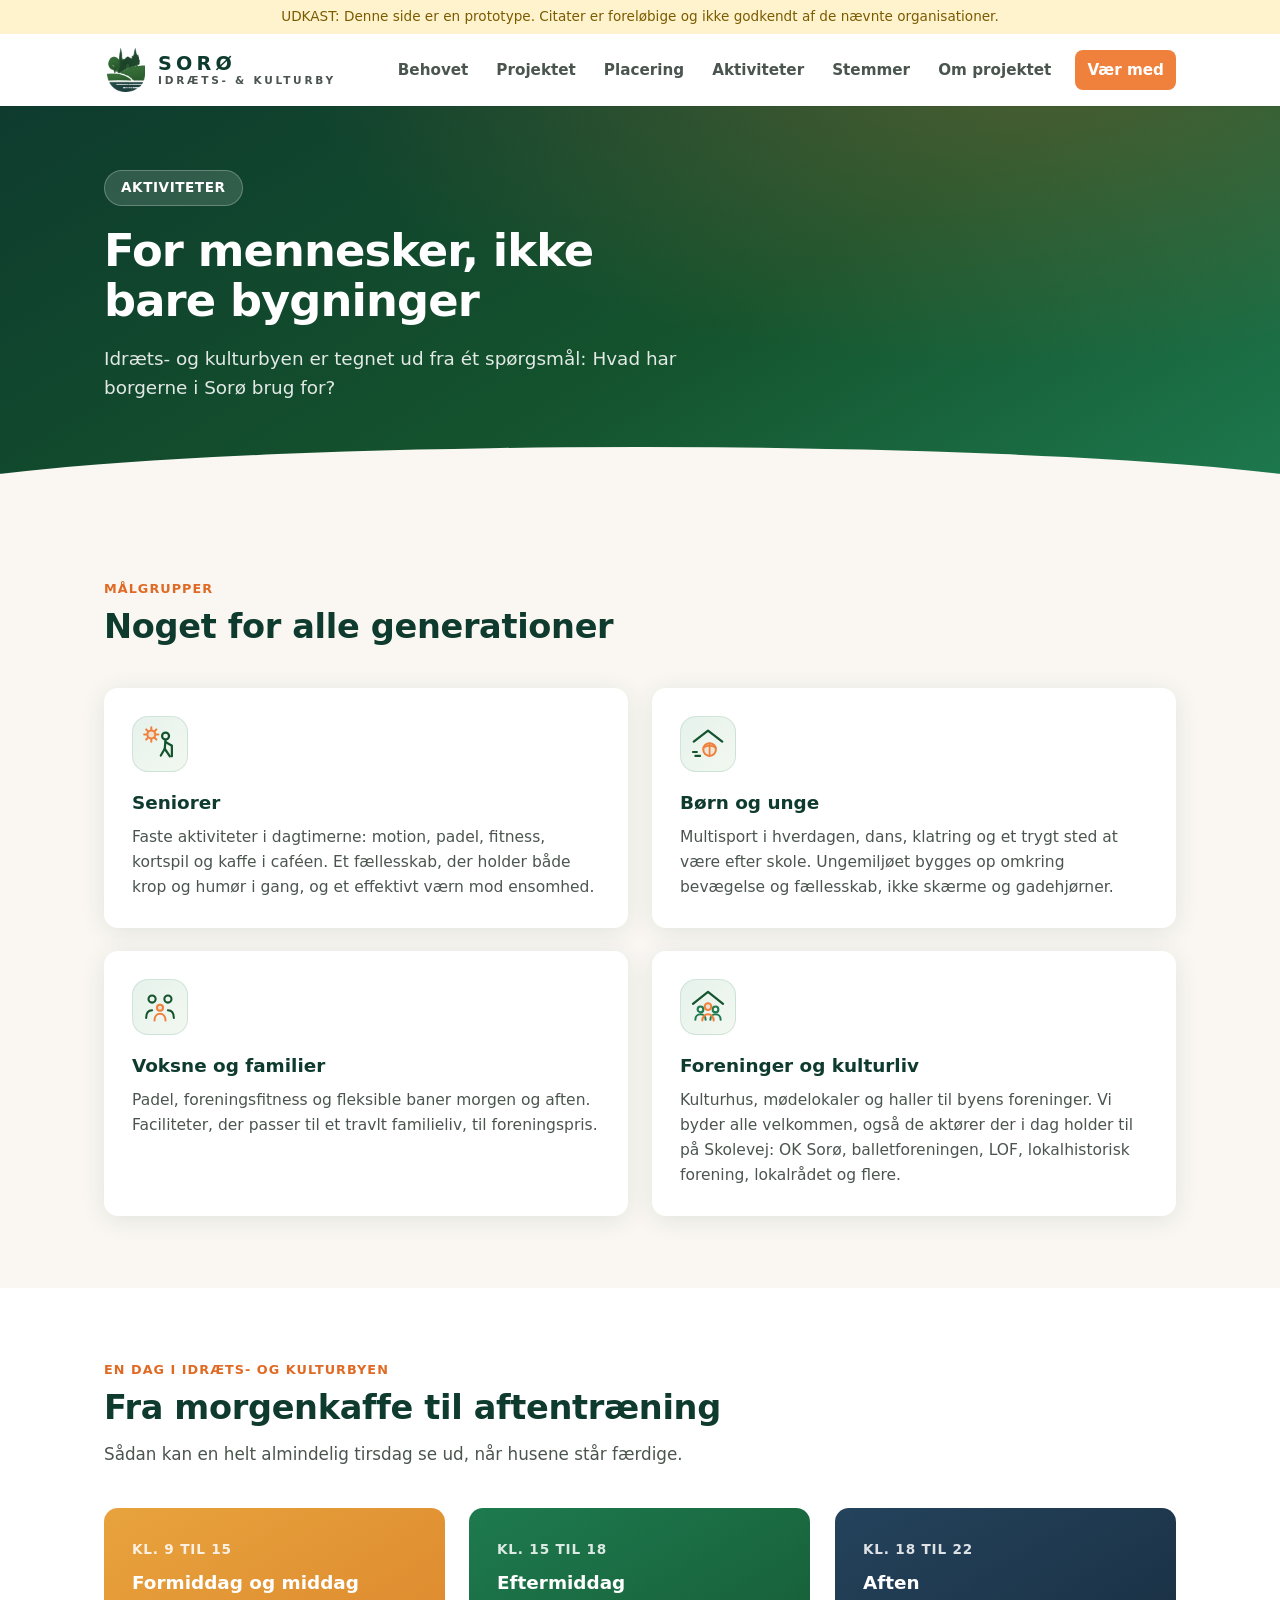
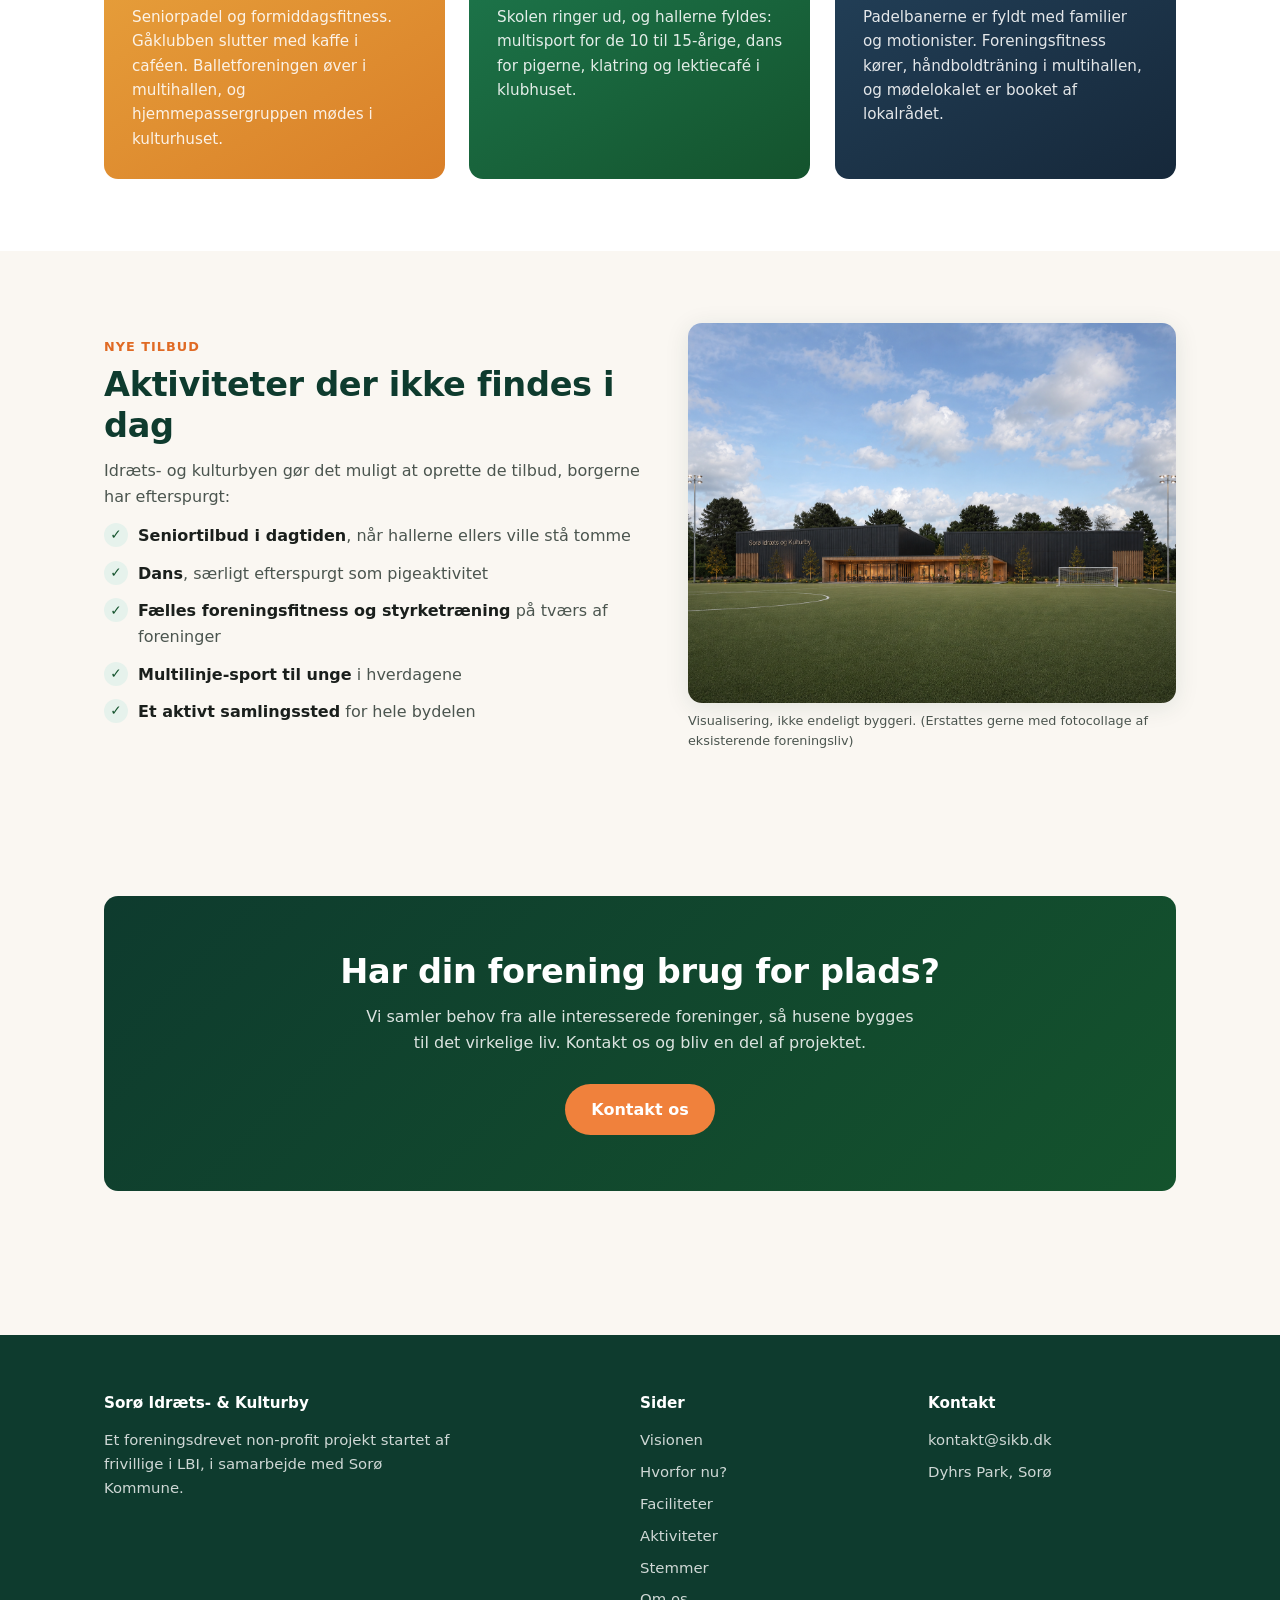
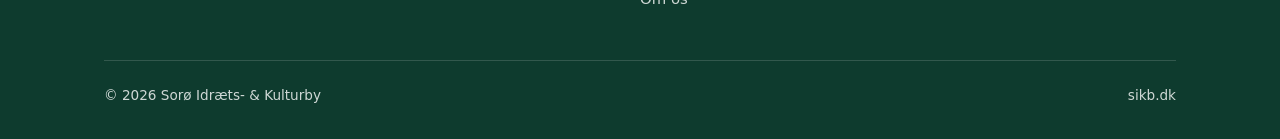
==== aktiviteter.html @ 96417312 "Initial commit: SIKB website (statisk HTML/CSS) Co-Authored-By: Claude Opus 4.8 <noreply@anthropic.c" ====
<!DOCTYPE html>
<html lang="da">
<head>
<meta charset="UTF-8">
<meta name="viewport" content="width=device-width, initial-scale=1.0">
<title>Aktiviteter | Sorø Idræts- & Kulturby</title>
<meta name="description" content="Aktiviteter for alle: seniorer i dagtimerne, børn og unge efter skole, familier og foreninger. Se hvad Sorø Idræts- & Kulturby kommer til at rumme.">
<link rel="stylesheet" href="css/styles.css">
</head>
<body>

<div class="draft-banner">UDKAST: Denne side er en prototype. Citater er foreløbige og ikke godkendt af de nævnte organisationer.</div>

<header class="site-header">
  <div class="container nav-wrap">
    <a href="index.html" class="logo"><img class="logo-img" src="img/logo-mark.png" alt="Sorø Idræts- &amp; Kulturby logo"><span class="logo-text"><span class="logo-line1">SORØ</span><span class="logo-line2">Idræts- &amp; Kulturby</span></span></a>
    <button class="nav-toggle" aria-label="Menu" onclick="document.querySelector('.main-nav').classList.toggle('open')">☰</button>
    <nav class="main-nav">
      <a href="index.html#behovet">Behovet</a>
      <a href="index.html#projektet">Projektet</a>
      <a href="index.html#placering">Placering</a>
      <a href="index.html#aktiviteter">Aktiviteter</a>
      <a href="index.html#stemmer">Stemmer</a>
      <a href="om-os.html">Om projektet</a>
      <a href="index.html#kontakt" class="cta">Vær med</a>
    </nav>
  </div>
</header>

<section class="hero hero-small">
  <div class="container">
    <span class="kicker">Aktiviteter</span>
    <h1>For mennesker, ikke bare bygninger</h1>
    <p class="lede">Idræts- og kulturbyen er tegnet ud fra ét spørgsmål: Hvad har borgerne i Sorø brug for?</p>
  </div>
</section>

<section class="section">
  <div class="container">
    <div class="section-head">
      <span class="kicker-dark">Målgrupper</span>
      <h2>Noget for alle generationer</h2>
    </div>
    <div class="grid grid-2">
      <div class="card">
        <div class="icon icon-svg" aria-hidden="true"><svg viewBox="0 0 48 48" fill="none" stroke-linecap="round" stroke-linejoin="round"><g stroke="#f0813c" stroke-width="2.6"><circle cx="13" cy="12" r="5" fill="#f0813c" fill-opacity="0.15"/><path d="M13 3v2.6M13 18.4V21M4 12h2.6M19.4 12H22M6.6 5.6l1.9 1.9M17.5 16.5l1.9 1.9M19.4 5.6l-1.9 1.9M8.5 16.5l-1.9 1.9"/></g><g stroke="#14532d" stroke-width="2.8"><circle cx="31" cy="14" r="4.4"/><path d="M31 18.5 30 30"/><path d="M30 30l6.5 9.5M30 30l-5 8.5"/><path d="M31 21.5l7 4"/><path d="M39 26v13.5"/></g></svg></div>
        <h3>Seniorer</h3>
        <p>Faste aktiviteter i dagtimerne: motion, padel, fitness, kortspil og kaffe i caféen. Et fællesskab, der holder både krop og humør i gang, og et effektivt værn mod ensomhed.</p>
      </div>
      <div class="card">
        <div class="icon icon-svg" aria-hidden="true"><svg viewBox="0 0 48 48" fill="none" stroke-linecap="round" stroke-linejoin="round"><path d="M6 21 24 7l18 14" stroke="#14532d" stroke-width="2.8"/><circle cx="26" cy="31" r="8" stroke="#f0813c" stroke-width="2.6" fill="#f0813c" fill-opacity="0.12"/><path d="M18.6 28.5c4.8-3.2 10-3.2 14.8 0M26 23v16" stroke="#f0813c" stroke-width="2.2"/><path d="M8 39h6M5 34h5" stroke="#14532d" stroke-width="2.6"/></svg></div>
        <h3>Børn og unge</h3>
        <p>Multisport i hverdagen, dans, klatring og et trygt sted at være efter skole. Ungemiljøet bygges op omkring bevægelse og fællesskab, ikke skærme og gadehjørner.</p>
      </div>
      <div class="card">
        <div class="icon icon-svg" aria-hidden="true"><svg viewBox="0 0 48 48" fill="none" stroke-linecap="round" stroke-linejoin="round"><g stroke="#14532d" stroke-width="2.6"><circle cx="14" cy="14" r="4.5"/><path d="M6.5 38c0-6.5 3.2-10 7.5-10"/><circle cx="34" cy="14" r="4.5"/><path d="M41.5 38c0-6.5-3.2-10-7.5-10"/></g><g stroke="#f0813c" stroke-width="2.6"><circle cx="24" cy="25" r="3.8" fill="#f0813c" fill-opacity="0.15"/><path d="M17 41c0-5.2 3-8.4 7-8.4s7 3.2 7 8.4"/></g></svg></div>
        <h3>Voksne og familier</h3>
        <p>Padel, foreningsfitness og fleksible baner morgen og aften. Faciliteter, der passer til et travlt familieliv, til foreningspris.</p>
      </div>
      <div class="card">
        <div class="icon icon-svg" aria-hidden="true"><svg viewBox="0 0 48 48" fill="none" stroke-linecap="round" stroke-linejoin="round"><path d="M5 20 24 5l19 15" stroke="#14532d" stroke-width="2.8"/><g stroke="#1e7a4f" stroke-width="2.6"><circle cx="14.5" cy="27" r="3.6"/><circle cx="33.5" cy="27" r="3.6"/><path d="M8 40c0-4 3-6.8 6.5-6.8S21 36 21 40M27 40c0-4 3-6.8 6.5-6.8S40 36 40 40"/></g><g stroke="#f0813c" stroke-width="2.6"><circle cx="24" cy="23.5" r="4.2" fill="#f0813c" fill-opacity="0.15"/><path d="M16.8 41c0-4.6 3.4-7.8 7.2-7.8s7.2 3.2 7.2 7.8"/></g></svg></div>
        <h3>Foreninger og kulturliv</h3>
        <p>Kulturhus, mødelokaler og haller til byens foreninger. Vi byder alle velkommen, også de aktører der i dag holder til på Skolevej: OK Sorø, balletforeningen, LOF, lokalhistorisk forening, lokalrådet og flere.</p>
      </div>
    </div>
  </div>
</section>

<section class="section alt">
  <div class="container">
    <div class="section-head">
      <span class="kicker-dark">En dag i idræts- og kulturbyen</span>
      <h2>Fra morgenkaffe til aftentræning</h2>
      <p>Sådan kan en helt almindelig tirsdag se ud, når husene står færdige.</p>
    </div>
    <div class="day-strip">
      <div class="day-block morning">
        <span class="time">Kl. 9 til 15</span>
        <h3>Formiddag og middag</h3>
        <p>Seniorpadel og formiddagsfitness. Gåklubben slutter med kaffe i caféen. Balletforeningen øver i multihallen, og hjemmepassergruppen mødes i kulturhuset.</p>
      </div>
      <div class="day-block afternoon">
        <span class="time">Kl. 15 til 18</span>
        <h3>Eftermiddag</h3>
        <p>Skolen ringer ud, og hallerne fyldes: multisport for de 10 til 15-årige, dans for pigerne, klatring og lektiecafé i klubhuset.</p>
      </div>
      <div class="day-block evening">
        <span class="time">Kl. 18 til 22</span>
        <h3>Aften</h3>
        <p>Padelbanerne er fyldt med familier og motionister. Foreningsfitness kører, håndboldträning i multihallen, og mødelokalet er booket af lokalrådet.</p>
      </div>
    </div>
  </div>
</section>

<section class="section">
  <div class="container">
    <div class="split">
      <div class="prose">
        <span class="kicker-dark">Nye tilbud</span>
        <h2>Aktiviteter der ikke findes i dag</h2>
        <p>Idræts- og kulturbyen gør det muligt at oprette de tilbud, borgerne har efterspurgt:</p>
        <ul class="checklist">
          <li><strong>Seniortilbud i dagtiden</strong>, når hallerne ellers ville stå tomme</li>
          <li><strong>Dans</strong>, særligt efterspurgt som pigeaktivitet</li>
          <li><strong>Fælles foreningsfitness og styrketræning</strong> på tværs af foreninger</li>
          <li><strong>Multilinje-sport til unge</strong> i hverdagene</li>
          <li><strong>Et aktivt samlingssted</strong> for hele bydelen</li>
        </ul>
      </div>
      <figure class="viz">
        <img class="photo tall" src="img/sikb_07.png" alt="Visualisering af Sorø Idræts- og Kulturby i dagslys set over fodboldbanen">
        <figcaption>Visualisering, ikke endeligt byggeri. (Erstattes gerne med fotocollage af eksisterende foreningsliv)</figcaption>
      </figure>
    </div>
  </div>
</section>

<section class="section">
  <div class="container">
    <div class="cta-band">
      <h2>Har din forening brug for plads?</h2>
      <p>Vi samler behov fra alle interesserede foreninger, så husene bygges til det virkelige liv. Kontakt os og bliv en del af projektet.</p>
      <a href="om-os.html#bidrag" class="btn btn-primary">Kontakt os</a>
    </div>
  </div>
</section>

<footer class="site-footer">
  <div class="container">
    <div class="footer-grid">
      <div>
        <h4>Sorø Idræts- &amp; Kulturby</h4>
        <p style="font-size:0.93rem; max-width:38ch;">Et foreningsdrevet non-profit projekt startet af frivillige i LBI, i samarbejde med Sorø Kommune.</p>
      </div>
      <div>
        <h4>Sider</h4>
        <ul>
          <li><a href="vision.html">Visionen</a></li>
          <li><a href="udfordringen.html">Hvorfor nu?</a></li>
          <li><a href="faciliteter.html">Faciliteter</a></li>
          <li><a href="aktiviteter.html">Aktiviteter</a></li>
          <li><a href="stemmer.html">Stemmer</a></li>
          <li><a href="om-os.html">Om os</a></li>
        </ul>
      </div>
      <div>
        <h4>Kontakt</h4>
        <ul>
          <li><a href="mailto:kontakt@sikb.dk">kontakt@sikb.dk</a></li>
          <li>Dyhrs Park, Sorø</li>
        </ul>
      </div>
    </div>
    <div class="footer-bottom">
      <span>© 2026 Sorø Idræts- &amp; Kulturby</span>
      <span>sikb.dk</span>
    </div>
  </div>
</footer>

<script src="js/main.js" defer></script>
</body>
</html>
---- css/styles.css ----
/* ============================================
   Sorø Idræts- & Kulturby — sikb.dk
   Fælles stylesheet
   ============================================ */

:root {
  --green-900: #0e3b2e;
  --green-700: #14532d;
  --green-500: #1e7a4f;
  --green-100: #e6f2ec;
  --orange-500: #f0813c;
  --orange-600: #e06a24;
  --sand-50: #faf7f2;
  --ink-900: #1a1f1c;
  --ink-600: #4b554f;
  --white: #ffffff;
  --radius: 14px;
  --shadow: 0 4px 24px rgba(14, 59, 46, 0.10);
  --maxw: 1120px;
}

* { margin: 0; padding: 0; box-sizing: border-box; }

html { scroll-behavior: smooth; }

body {
  font-family: "Segoe UI", system-ui, -apple-system, "Helvetica Neue", Arial, sans-serif;
  color: var(--ink-900);
  background: var(--sand-50);
  line-height: 1.6;
}

img { max-width: 100%; display: block; }

.container {
  max-width: var(--maxw);
  margin: 0 auto;
  padding: 0 24px;
}

/* ---------- Udkast-banner (fjernes før lancering) ---------- */
.draft-banner {
  background: #fff3cd;
  color: #7a5b00;
  text-align: center;
  font-size: 0.85rem;
  padding: 6px 16px;
}

/* ---------- Header / navigation ---------- */
.site-header {
  background: var(--white);
  position: sticky;
  top: 0;
  z-index: 100;
  box-shadow: 0 1px 0 rgba(0,0,0,0.06);
}

.nav-wrap {
  display: flex;
  align-items: center;
  justify-content: space-between;
  height: 72px;
}

.logo {
  display: flex;
  align-items: center;
  gap: 10px;
  text-decoration: none;
  color: var(--green-900);
  font-weight: 800;
  font-size: 1.05rem;
  letter-spacing: -0.01em;
}

.logo-img {
  width: 44px;
  height: 44px;
  object-fit: contain;
}

.logo-text {
  display: flex;
  flex-direction: column;
  line-height: 1.1;
}

.logo-line1 {
  font-size: 1.2rem;
  font-weight: 800;
  letter-spacing: 0.22em;
  color: var(--green-900);
}

.logo-line2 {
  font-size: 0.66rem;
  font-weight: 700;
  letter-spacing: 0.26em;
  text-transform: uppercase;
  color: var(--ink-600);
}

.logo-mark {
  width: 38px;
  height: 38px;
  border-radius: 10px;
  background: linear-gradient(135deg, var(--green-500), var(--green-900));
  color: #fff;
  display: grid;
  place-items: center;
  font-size: 0.8rem;
  font-weight: 800;
}

.main-nav { display: flex; gap: 4px; align-items: center; }

.main-nav a {
  text-decoration: none;
  color: var(--ink-600);
  font-size: 0.95rem;
  font-weight: 600;
  padding: 8px 12px;
  border-radius: 8px;
  transition: color .15s, background .15s;
}

.main-nav a:hover { color: var(--green-700); background: var(--green-100); }
.main-nav a.active { color: var(--green-700); background: var(--green-100); }

.main-nav a.cta {
  background: var(--orange-500);
  color: #fff;
  margin-left: 8px;
}
.main-nav a.cta:hover { background: var(--orange-600); }

.nav-toggle { display: none; background: none; border: none; font-size: 1.6rem; color: var(--green-900); cursor: pointer; }

@media (max-width: 860px) {
  .nav-toggle { display: block; }
  .main-nav {
    display: none;
    position: absolute;
    top: 72px; left: 0; right: 0;
    background: var(--white);
    flex-direction: column;
    align-items: stretch;
    padding: 12px 24px 20px;
    box-shadow: var(--shadow);
  }
  .main-nav.open { display: flex; }
  .main-nav a { padding: 12px; }
}

/* ---------- Hero ---------- */
.hero {
  background:
    radial-gradient(1200px 500px at 80% -10%, rgba(240,129,60,0.25), transparent 60%),
    linear-gradient(150deg, var(--green-900) 0%, var(--green-700) 55%, var(--green-500) 100%);
  color: #fff;
  padding: 88px 0 96px;
  position: relative;
  overflow: hidden;
}

.hero::after {
  content: "";
  position: absolute;
  inset: auto -10% -60px -10%;
  height: 120px;
  background: var(--sand-50);
  border-radius: 100% 100% 0 0;
}

.hero .container { position: relative; z-index: 1; }

.hero .kicker {
  display: inline-block;
  background: rgba(255,255,255,0.14);
  border: 1px solid rgba(255,255,255,0.25);
  border-radius: 999px;
  padding: 6px 16px;
  font-size: 0.85rem;
  font-weight: 600;
  letter-spacing: 0.04em;
  text-transform: uppercase;
  margin-bottom: 20px;
}

.hero h1 {
  font-size: clamp(2.1rem, 5vw, 3.4rem);
  line-height: 1.12;
  letter-spacing: -0.02em;
  max-width: 18ch;
  margin-bottom: 18px;
}

.hero p.lede {
  font-size: 1.15rem;
  max-width: 56ch;
  color: rgba(255,255,255,0.88);
  margin-bottom: 32px;
}

.hero-small { padding: 64px 0 72px; }
.hero-small h1 { font-size: clamp(1.9rem, 4vw, 2.8rem); }

.btn-row { display: flex; gap: 12px; flex-wrap: wrap; }

.btn {
  display: inline-block;
  text-decoration: none;
  font-weight: 700;
  padding: 13px 26px;
  border-radius: 999px;
  font-size: 1rem;
  transition: transform .12s, background .15s;
}
.btn:hover { transform: translateY(-1px); }

.btn-primary { background: var(--orange-500); color: #fff; }
.btn-primary:hover { background: var(--orange-600); }

.btn-ghost { background: rgba(255,255,255,0.12); color: #fff; border: 1px solid rgba(255,255,255,0.35); }
.btn-ghost:hover { background: rgba(255,255,255,0.2); }

.btn-dark { background: var(--green-700); color: #fff; }
.btn-dark:hover { background: var(--green-900); }

/* ---------- Sektioner ---------- */
.section { padding: 72px 0; }
.section.tight { padding: 48px 0; }
.section.alt { background: var(--white); }

.section-head { max-width: 62ch; margin-bottom: 40px; }

.section-head .kicker,
.kicker-dark {
  color: var(--orange-600);
  font-weight: 700;
  text-transform: uppercase;
  letter-spacing: 0.08em;
  font-size: 0.8rem;
  display: block;
  margin-bottom: 8px;
}

h2 {
  font-size: clamp(1.5rem, 3vw, 2.1rem);
  letter-spacing: -0.01em;
  color: var(--green-900);
  line-height: 1.2;
  margin-bottom: 12px;
}

h3 { color: var(--green-900); font-size: 1.15rem; margin-bottom: 8px; }

.section-head p { color: var(--ink-600); font-size: 1.05rem; }

/* ---------- Kort / grids ---------- */
.grid { display: grid; gap: 24px; }
.grid-3 { grid-template-columns: repeat(3, 1fr); }
.grid-2 { grid-template-columns: repeat(2, 1fr); }

@media (max-width: 860px) {
  .grid-3, .grid-2 { grid-template-columns: 1fr; }
}

.card {
  background: var(--white);
  border-radius: var(--radius);
  padding: 28px;
  box-shadow: var(--shadow);
}

.card .icon {
  width: 56px; height: 56px;
  border-radius: 16px;
  background: linear-gradient(135deg, var(--green-100), #f2f8f0);
  border: 1px solid rgba(30, 122, 79, 0.14);
  display: grid;
  place-items: center;
  font-size: 1.4rem;
  margin-bottom: 16px;
}

.card .icon svg {
  width: 38px;
  height: 38px;
  display: block;
}

.card p { color: var(--ink-600); font-size: 0.97rem; }

/* ---------- Facts / statistik ---------- */
.stats { display: grid; grid-template-columns: repeat(3, 1fr); gap: 24px; }
@media (max-width: 860px) { .stats { grid-template-columns: 1fr; } }

.stat {
  background: var(--white);
  border-radius: var(--radius);
  padding: 32px 28px;
  box-shadow: var(--shadow);
  border-top: 4px solid var(--orange-500);
}

.stat .num {
  font-size: 2.6rem;
  font-weight: 800;
  color: var(--green-900);
  line-height: 1.1;
  letter-spacing: -0.02em;
}

.stat .label { color: var(--ink-600); font-size: 0.95rem; margin-top: 6px; }

/* ---------- Citater ---------- */
.quote-card {
  background: var(--white);
  border-radius: var(--radius);
  padding: 32px;
  box-shadow: var(--shadow);
  border-left: 4px solid var(--green-500);
}

.quote-card blockquote {
  font-size: 1.05rem;
  color: var(--ink-900);
  font-style: italic;
  margin-bottom: 16px;
}

.quote-card .attribution { display: flex; align-items: center; gap: 12px; }

.quote-card .org-badge {
  width: 48px; height: 48px;
  border-radius: 50%;
  background: #fff;
  border: 1px solid rgba(0,0,0,0.08);
  color: var(--green-700);
  display: grid;
  place-items: center;
  font-weight: 800;
  font-size: 0.75rem;
  flex-shrink: 0;
  overflow: hidden;
}

.quote-card .org-badge img {
  width: 82%;
  height: 82%;
  object-fit: contain;
}

.quote-card .who { font-weight: 700; color: var(--green-900); font-size: 0.95rem; }
.quote-card .role { color: var(--ink-600); font-size: 0.85rem; }

.placeholder-note {
  background: #fff3cd;
  border-radius: 8px;
  padding: 10px 14px;
  font-size: 0.8rem;
  color: #7a5b00;
  margin-top: 16px;
}

/* ---------- Fotos/visualiseringer ---------- */
.photo {
  width: 100%;
  border-radius: var(--radius);
  box-shadow: var(--shadow);
  object-fit: cover;
}
.photo.tall { min-height: 380px; max-height: 460px; }
.photo.short { height: 190px; margin-bottom: 16px; }
figure.viz { margin: 0; }
figure.viz figcaption { font-size: 0.8rem; color: var(--ink-600); margin-top: 8px; }

/* ---------- Billed-placeholder ---------- */
.img-placeholder {
  border-radius: var(--radius);
  background:
    repeating-linear-gradient(45deg, rgba(30,122,79,0.08) 0 12px, transparent 12px 24px),
    linear-gradient(135deg, var(--green-100), #d7e8df);
  min-height: 280px;
  display: grid;
  place-items: center;
  color: var(--green-700);
  font-weight: 600;
  font-size: 0.9rem;
  text-align: center;
  padding: 20px;
  border: 2px dashed rgba(30,122,79,0.35);
}

.img-placeholder.tall { min-height: 380px; }
.img-placeholder.short { min-height: 180px; }

/* ---------- Split layout ---------- */
.split {
  display: grid;
  grid-template-columns: 1.1fr 1fr;
  gap: 48px;
  align-items: center;
}
@media (max-width: 860px) { .split { grid-template-columns: 1fr; gap: 28px; } }

.split .prose p { margin-bottom: 14px; color: var(--ink-600); }
.split .prose p strong { color: var(--ink-900); }

/* ---------- Lister med flueben ---------- */
.checklist { list-style: none; }
.checklist li {
  padding-left: 34px;
  position: relative;
  margin-bottom: 12px;
  color: var(--ink-600);
}
.checklist li::before {
  content: "✓";
  position: absolute;
  left: 0; top: 0;
  width: 24px; height: 24px;
  border-radius: 50%;
  background: var(--green-100);
  color: var(--green-700);
  font-weight: 800;
  font-size: 0.85rem;
  display: grid;
  place-items: center;
}
.checklist li strong { color: var(--ink-900); }

/* ---------- Tidslinje ---------- */
.timeline { list-style: none; position: relative; padding-left: 28px; }
.timeline::before {
  content: "";
  position: absolute;
  left: 8px; top: 6px; bottom: 6px;
  width: 3px;
  background: var(--green-100);
  border-radius: 2px;
}
.timeline li { position: relative; margin-bottom: 28px; }
.timeline li::before {
  content: "";
  position: absolute;
  left: -28px; top: 6px;
  width: 19px; height: 19px;
  border-radius: 50%;
  background: var(--orange-500);
  border: 4px solid var(--sand-50);
}
.timeline .when {
  font-weight: 800;
  color: var(--green-900);
  font-size: 0.9rem;
  text-transform: uppercase;
  letter-spacing: 0.05em;
}
.timeline p { color: var(--ink-600); font-size: 0.97rem; }

/* ---------- Fase-kort ---------- */
.phase {
  background: var(--white);
  border-radius: var(--radius);
  box-shadow: var(--shadow);
  overflow: hidden;
}
.phase .phase-head {
  background: var(--green-700);
  color: #fff;
  padding: 14px 24px;
  font-weight: 700;
  font-size: 0.9rem;
  letter-spacing: 0.04em;
  text-transform: uppercase;
}
.phase .phase-body { padding: 24px; }
.phase .phase-body p { color: var(--ink-600); font-size: 0.95rem; }

/* ---------- Team ---------- */
.team-grid { display: grid; grid-template-columns: repeat(3, 1fr); gap: 24px; }
@media (max-width: 1000px) { .team-grid { grid-template-columns: repeat(2, 1fr); } }
@media (max-width: 640px) { .team-grid { grid-template-columns: 1fr; } }

.team-card {
  background: var(--white);
  border-radius: var(--radius);
  padding: 28px;
  box-shadow: var(--shadow);
  text-align: center;
}
.team-card .avatar {
  width: 88px; height: 88px;
  border-radius: 50%;
  margin: 0 auto 16px;
  background: linear-gradient(135deg, var(--green-500), var(--green-900));
  color: #fff;
  display: grid;
  place-items: center;
  font-size: 1.5rem;
  font-weight: 800;
}
.team-card .role-tag {
  display: inline-block;
  background: var(--green-100);
  color: var(--green-700);
  border-radius: 999px;
  font-size: 0.75rem;
  font-weight: 700;
  padding: 4px 12px;
  margin-bottom: 10px;
  text-transform: uppercase;
  letter-spacing: 0.04em;
}
.team-card p { color: var(--ink-600); font-size: 0.92rem; }

/* ---------- CTA-bånd ---------- */
.cta-band {
  background: linear-gradient(135deg, var(--green-900), var(--green-700));
  color: #fff;
  border-radius: var(--radius);
  padding: 56px 48px;
  text-align: center;
}
.cta-band h2 { color: #fff; }
.cta-band p { color: rgba(255,255,255,0.85); max-width: 54ch; margin: 0 auto 28px; }

/* ---------- Dagsrytme (aktiviteter) ---------- */
.day-strip { display: grid; grid-template-columns: repeat(3, 1fr); gap: 24px; }
@media (max-width: 860px) { .day-strip { grid-template-columns: 1fr; } }

.day-block {
  border-radius: var(--radius);
  padding: 28px;
  color: #fff;
}
.day-block.morning { background: linear-gradient(150deg, #e8a33d, #d97f28); }
.day-block.afternoon { background: linear-gradient(150deg, #1e7a4f, #14532d); }
.day-block.evening { background: linear-gradient(150deg, #24435c, #16283a); }
.day-block .time { font-weight: 800; font-size: 0.85rem; text-transform: uppercase; letter-spacing: 0.06em; opacity: 0.85; }
.day-block h3 { color: #fff; margin-top: 6px; }
.day-block p { color: rgba(255,255,255,0.88); font-size: 0.95rem; }

/* ---------- Footer ---------- */
.site-footer {
  background: var(--green-900);
  color: rgba(255,255,255,0.8);
  padding: 56px 0 32px;
  margin-top: 72px;
}
.footer-grid {
  display: grid;
  grid-template-columns: 2fr 1fr 1fr;
  gap: 40px;
  margin-bottom: 40px;
}
@media (max-width: 860px) { .footer-grid { grid-template-columns: 1fr; } }

.site-footer h4 { color: #fff; font-size: 0.95rem; margin-bottom: 14px; }
.site-footer a { color: rgba(255,255,255,0.8); text-decoration: none; }
.site-footer a:hover { color: #fff; }
.site-footer ul { list-style: none; }
.site-footer li { margin-bottom: 8px; font-size: 0.93rem; }
.footer-bottom {
  border-top: 1px solid rgba(255,255,255,0.15);
  padding-top: 24px;
  font-size: 0.85rem;
  display: flex;
  justify-content: space-between;
  flex-wrap: wrap;
  gap: 8px;
}

/* ---------- One-pager (forsiden) ---------- */
body.home .draft-banner {
  position: fixed;
  bottom: 0;
  left: 0;
  right: 0;
  z-index: 300;
}

body.home .site-header {
  position: absolute;
  top: 0;
  left: 0;
  right: 0;
  background: transparent;
  box-shadow: none;
}

body.home .site-header:not(.scrolled) .main-nav:not(.open) a:not(.cta) {
  color: rgba(255, 255, 255, 0.92);
}
body.home .site-header:not(.scrolled) .main-nav:not(.open) a:not(.cta):hover,
body.home .site-header:not(.scrolled) .main-nav:not(.open) a:not(.cta).active {
  background: rgba(255, 255, 255, 0.14);
  color: #fff;
}
body.home .site-header:not(.scrolled) .logo-line1 { color: #fff; }
body.home .site-header:not(.scrolled) .logo-line2 { color: rgba(255, 255, 255, 0.75); }
body.home .site-header:not(.scrolled) .nav-toggle { color: #fff; }

body.home .site-header.scrolled {
  position: fixed;
  background: var(--white);
  box-shadow: 0 4px 20px rgba(14, 59, 46, 0.12);
  animation: headerDrop .3s ease;
}

@keyframes headerDrop {
  from { transform: translateY(-100%); }
  to { transform: translateY(0); }
}

.hero-home {
  min-height: 100vh;
  display: flex;
  align-items: center;
  padding: 120px 0 140px;
}

.hero-home::after { display: none; }

.scroll-hint {
  position: absolute;
  left: 50%;
  bottom: 30px;
  transform: translateX(-50%);
  color: rgba(255, 255, 255, 0.85);
  text-decoration: none;
  font-size: 0.78rem;
  font-weight: 700;
  letter-spacing: 0.18em;
  text-transform: uppercase;
  display: flex;
  flex-direction: column;
  align-items: center;
  gap: 8px;
  z-index: 2;
}

.scroll-hint .chevron {
  width: 12px;
  height: 12px;
  border-right: 2.5px solid rgba(255, 255, 255, 0.85);
  border-bottom: 2.5px solid rgba(255, 255, 255, 0.85);
  transform: rotate(45deg);
}

@media (prefers-reduced-motion: no-preference) {
  .scroll-hint { animation: hintBob 2.2s ease-in-out infinite; }
  @keyframes hintBob {
    0%, 100% { transform: translateX(-50%) translateY(0); }
    50% { transform: translateX(-50%) translateY(8px); }
  }
}

/* Anchor-sektioner: plads til fixed header ved hop */
section[id] { scroll-margin-top: 84px; }

/* ---------- Animationer ---------- */
@media (prefers-reduced-motion: no-preference) {

  /* Scroll-reveal (klasser sættes af js/main.js) */
  .reveal {
    opacity: 0;
    transform: translateY(26px);
    transition:
      opacity .65s ease,
      transform .65s cubic-bezier(.16, 1, .3, 1);
    will-change: opacity, transform;
  }
  .reveal.visible {
    opacity: 1;
    transform: none;
  }

  /* Hero-indhold glider ind ved sideload */
  .hero .kicker,
  .hero h1,
  .hero p.lede,
  .hero .btn-row {
    animation: heroIn .8s cubic-bezier(.16, 1, .3, 1) backwards;
  }
  .hero h1 { animation-delay: .12s; }
  .hero p.lede { animation-delay: .24s; }
  .hero .btn-row { animation-delay: .36s; }

  @keyframes heroIn {
    from { opacity: 0; transform: translateY(28px); }
    to { opacity: 1; transform: none; }
  }

  /* Hover-løft på kort */
  .card, .stat, .quote-card, .team-card, .phase {
    transition: transform .3s cubic-bezier(.16, 1, .3, 1), box-shadow .3s ease;
  }
  .card:hover, .stat:hover, .quote-card:hover, .team-card:hover, .phase:hover {
    transform: translateY(-6px);
    box-shadow: 0 14px 36px rgba(14, 59, 46, 0.16);
  }

  /* Billeder zoomer blidt ved hover */
  .photo {
    transition: transform .5s cubic-bezier(.16, 1, .3, 1), box-shadow .3s ease;
  }
  figure.viz:hover .photo, .phase:hover .photo {
    transform: scale(1.02);
  }

  /* Dagsblokke og checklist-punkter */
  .day-block { transition: transform .3s cubic-bezier(.16, 1, .3, 1); }
  .day-block:hover { transform: translateY(-6px); }

  /* Timeline-prikker "popper" når de vises */
  .timeline li.reveal::before { transform: scale(0); transition: transform .45s cubic-bezier(.34, 1.56, .64, 1) .2s; }
  .timeline li.reveal.visible::before { transform: scale(1); }

  /* Ikoner vipper ved kort-hover */
  .card .icon { transition: transform .35s cubic-bezier(.34, 1.56, .64, 1); }
  .card:hover .icon { transform: scale(1.1) rotate(-4deg); }

  /* Logo-hover */
  .logo .logo-img { transition: transform .35s cubic-bezier(.34, 1.56, .64, 1); }
  .logo:hover .logo-img { transform: rotate(-6deg) scale(1.08); }

  /* Nav-links: understregning der vokser */
  .main-nav a:not(.cta) {
    position: relative;
  }
  .main-nav a:not(.cta)::after {
    content: "";
    position: absolute;
    left: 12px; right: 100%;
    bottom: 4px;
    height: 2px;
    background: var(--orange-500);
    transition: right .25s ease;
  }
  .main-nav a:not(.cta):hover::after,
  .main-nav a:not(.cta).active::after {
    right: 12px;
  }
}

/* Header får skygge når der scrolles (sættes af js) */
.site-header {
  transition: box-shadow .25s ease;
}
.site-header.scrolled {
  box-shadow: 0 4px 20px rgba(14, 59, 46, 0.12);
}

/* ---------- Newsletter ---------- */
.newsletter-form { display: flex; gap: 10px; max-width: 460px; margin: 0 auto; }
.newsletter-form input {
  flex: 1;
  border: none;
  border-radius: 999px;
  padding: 13px 20px;
  font-size: 0.95rem;
}
@media (max-width: 560px) { .newsletter-form { flex-direction: column; } }
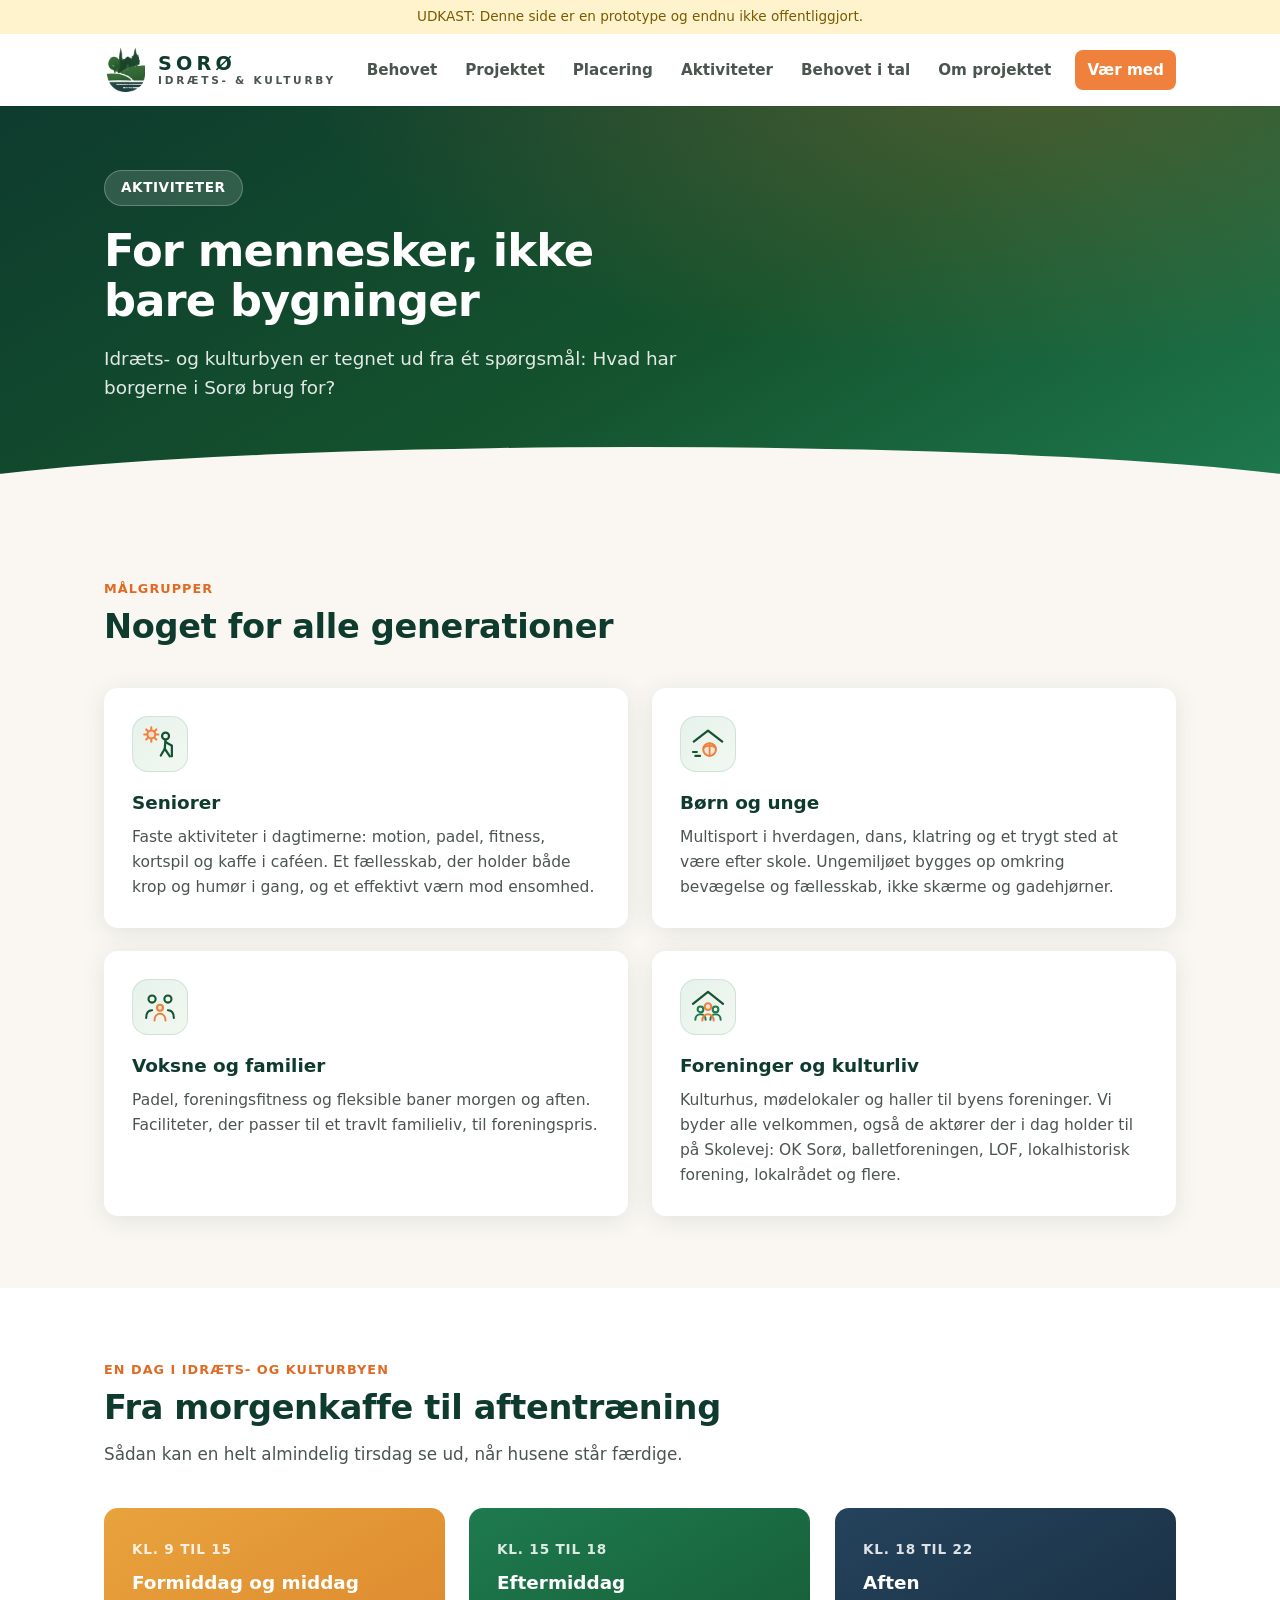
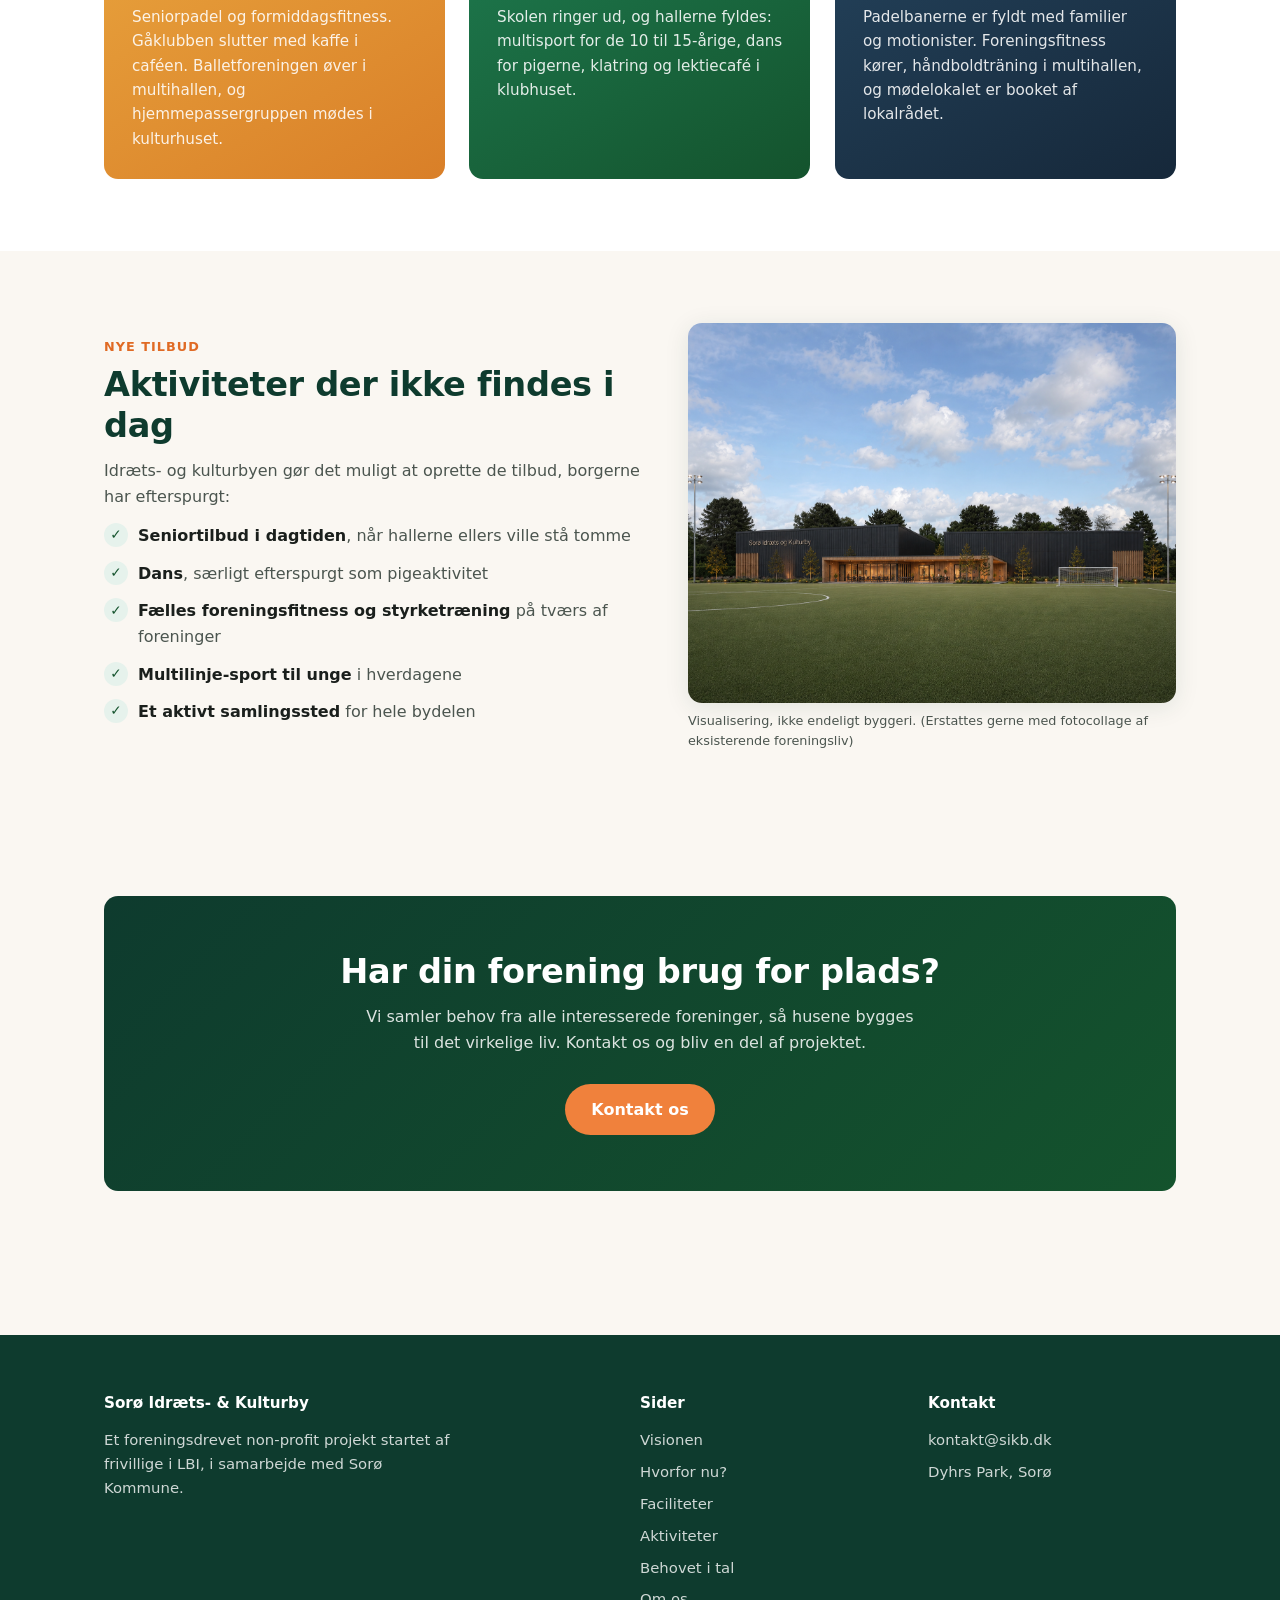
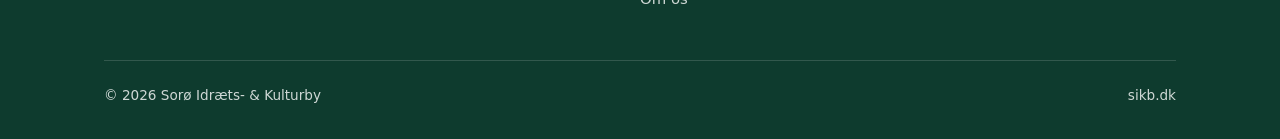
==== commit a600bee7: "Behovet i tal: afdelingernes egne tal erstatter fiktive citater; team opdateret (Henrik, Jacob, Ulri" ====
--- a/aktiviteter.html
+++ b/aktiviteter.html
@@ -9,7 +9,7 @@
 </head>
 <body>
 
-<div class="draft-banner">UDKAST: Denne side er en prototype. Citater er foreløbige og ikke godkendt af de nævnte organisationer.</div>
+<div class="draft-banner">UDKAST: Denne side er en prototype og endnu ikke offentliggjort.</div>
 
 <header class="site-header">
   <div class="container nav-wrap">
@@ -20,7 +20,7 @@
       <a href="index.html#projektet">Projektet</a>
       <a href="index.html#placering">Placering</a>
       <a href="index.html#aktiviteter">Aktiviteter</a>
-      <a href="index.html#stemmer">Stemmer</a>
+      <a href="index.html#stemmer">Behovet i tal</a>
       <a href="om-os.html">Om projektet</a>
       <a href="index.html#kontakt" class="cta">Vær med</a>
     </nav>
@@ -140,7 +140,7 @@
           <li><a href="udfordringen.html">Hvorfor nu?</a></li>
           <li><a href="faciliteter.html">Faciliteter</a></li>
           <li><a href="aktiviteter.html">Aktiviteter</a></li>
-          <li><a href="stemmer.html">Stemmer</a></li>
+          <li><a href="stemmer.html">Behovet i tal</a></li>
           <li><a href="om-os.html">Om os</a></li>
         </ul>
       </div>
--- a/css/styles.css
+++ b/css/styles.css
@@ -662,6 +662,105 @@
 /* Anchor-sektioner: plads til fixed header ved hop */
 section[id] { scroll-margin-top: 84px; }
 
+/* ---------- Slide deck (forsiden) ---------- */
+body.home {
+  height: 100svh;
+  overflow: hidden;
+}
+
+.deck {
+  height: 100svh;
+  overflow-y: scroll;
+  scroll-snap-type: y mandatory;
+  scroll-behavior: smooth;
+  scrollbar-width: none;
+}
+.deck::-webkit-scrollbar { display: none; }
+
+.deck .slide {
+  min-height: 100svh;
+  scroll-snap-align: start;
+  scroll-snap-stop: always;
+  display: flex;
+  align-items: center;
+  position: relative;
+  overflow: hidden;
+  padding: clamp(5rem, 10vh, 7rem) 0 clamp(3.5rem, 7vh, 5rem);
+}
+
+.deck .slide > .container { width: 100%; }
+.deck .slide[id] { scroll-margin-top: 0; }
+
+/* Mindre luft i sektionsindhold, så slides passer på én skærm */
+.deck .slide .section-head { margin-bottom: 28px; }
+
+/* Mørkt slide-tema (dyb grøn med prikmønster) */
+.slide-deep {
+  background:
+    radial-gradient(rgba(255, 255, 255, 0.07) 1.5px, transparent 1.5px) 0 0 / 30px 30px,
+    radial-gradient(120% 120% at 20% 100%, #14532d, #0a2c1c);
+  color: #fff;
+}
+.slide-deep h2, .slide-deep h3 { color: #fff; }
+.slide-deep .section-head p { color: rgba(255, 255, 255, 0.85); }
+.slide-deep .kicker-dark { color: #ffb076; }
+.slide-deep .btn-dark { background: rgba(255,255,255,0.14); border: 1px solid rgba(255,255,255,0.3); }
+.slide-deep .btn-dark:hover { background: rgba(255,255,255,0.24); }
+
+/* Footeren snapper som sidste element i deck'et */
+.slide-footer {
+  scroll-snap-align: end;
+  margin-top: 0;
+}
+
+/* Progressbar i toppen */
+.progress {
+  position: fixed;
+  top: 0;
+  left: 0;
+  height: 3px;
+  width: 0%;
+  background: var(--orange-500);
+  z-index: 260;
+  transition: width .15s linear;
+}
+
+/* Prik-navigation i højre side */
+.dots {
+  position: fixed;
+  right: clamp(0.8rem, 2vw, 1.6rem);
+  top: 50%;
+  transform: translateY(-50%);
+  z-index: 240;
+  display: flex;
+  flex-direction: column;
+  gap: 0.8rem;
+}
+.dots button {
+  width: 11px;
+  height: 11px;
+  border-radius: 50%;
+  border: 2px solid rgba(20, 83, 45, 0.45);
+  background: transparent;
+  cursor: pointer;
+  padding: 0;
+  transition: all .25s ease;
+}
+.dots button:hover { transform: scale(1.3); }
+.dots button.active {
+  background: var(--orange-500);
+  border-color: var(--orange-500);
+  transform: scale(1.3);
+}
+.dots.on-dark button { border-color: rgba(255, 255, 255, 0.65); }
+.dots.on-dark button.active { background: var(--orange-500); border-color: var(--orange-500); }
+
+@media (max-width: 700px), (max-height: 620px) {
+  .dots { display: none; }
+  .deck { scroll-snap-type: y proximity; }
+  .deck .slide { min-height: 100svh; height: auto; }
+}
+
 /* ---------- Animationer ---------- */
 @media (prefers-reduced-motion: no-preference) {
 
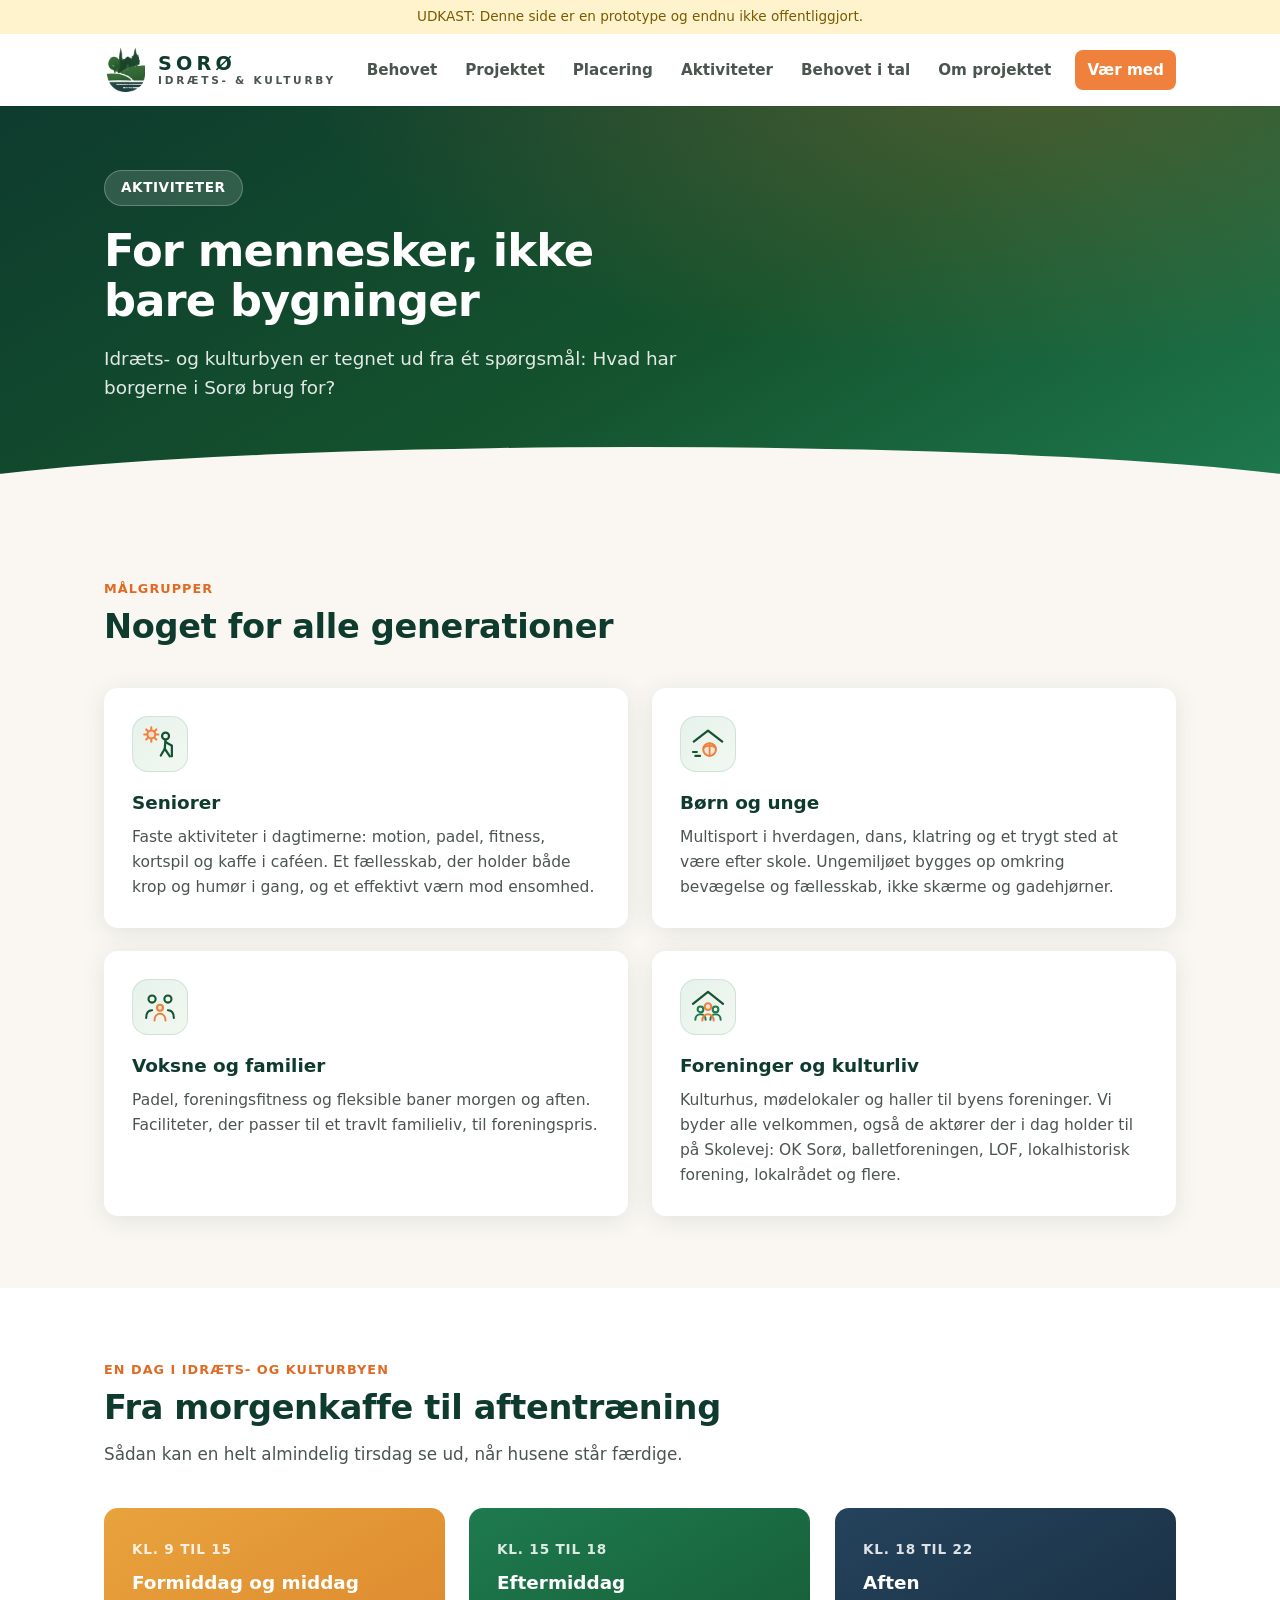
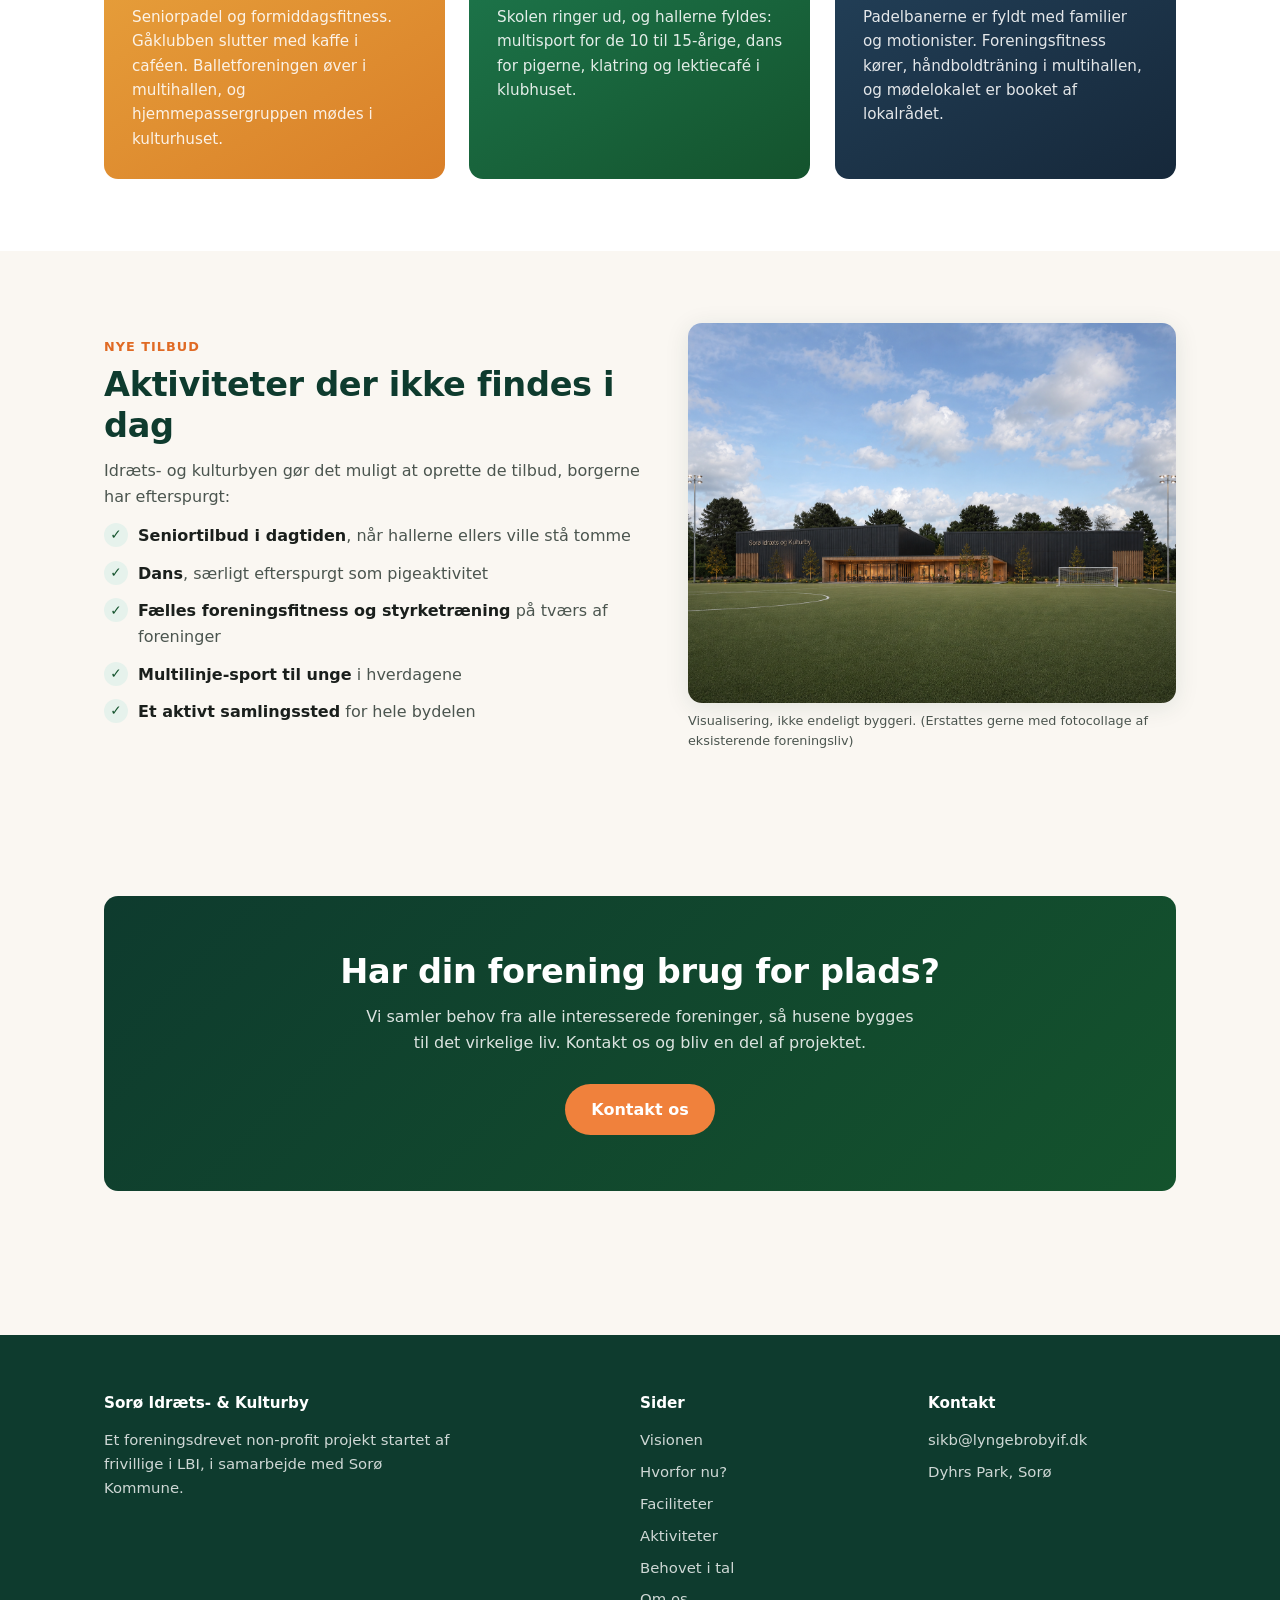
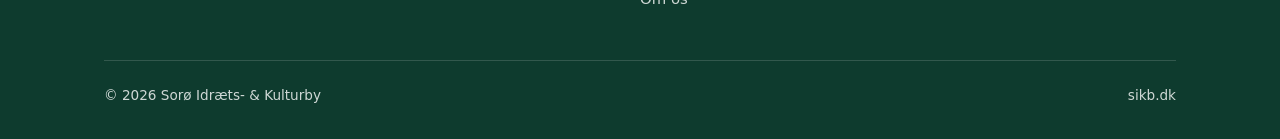
==== commit d40f6fac: "Kontaktmail aendret til sikb@lyngebrobyif.dk (faelles styregruppe-postkasse)" ====
--- a/aktiviteter.html
+++ b/aktiviteter.html
@@ -147,7 +147,7 @@
       <div>
         <h4>Kontakt</h4>
         <ul>
-          <li><a href="mailto:kontakt@sikb.dk">kontakt@sikb.dk</a></li>
+          <li><a href="mailto:sikb@lyngebrobyif.dk">sikb@lyngebrobyif.dk</a></li>
           <li>Dyhrs Park, Sorø</li>
         </ul>
       </div>
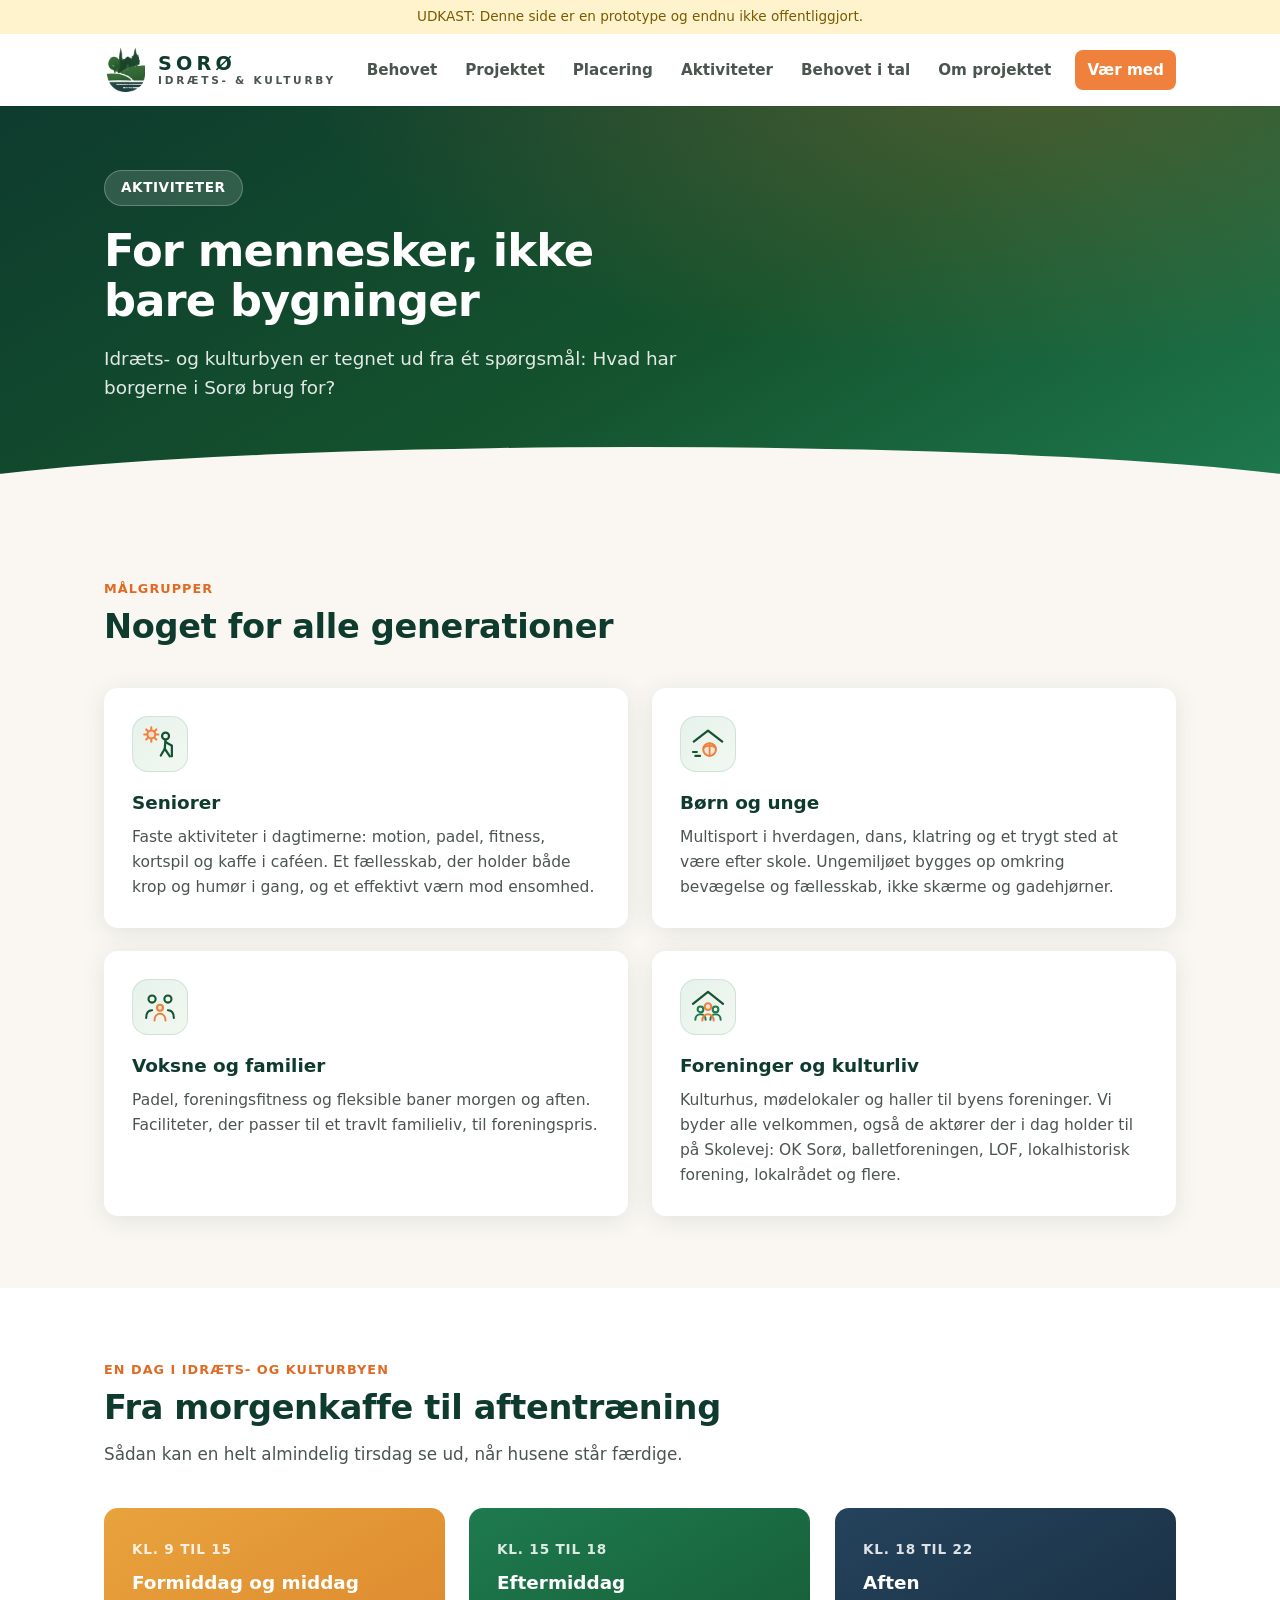
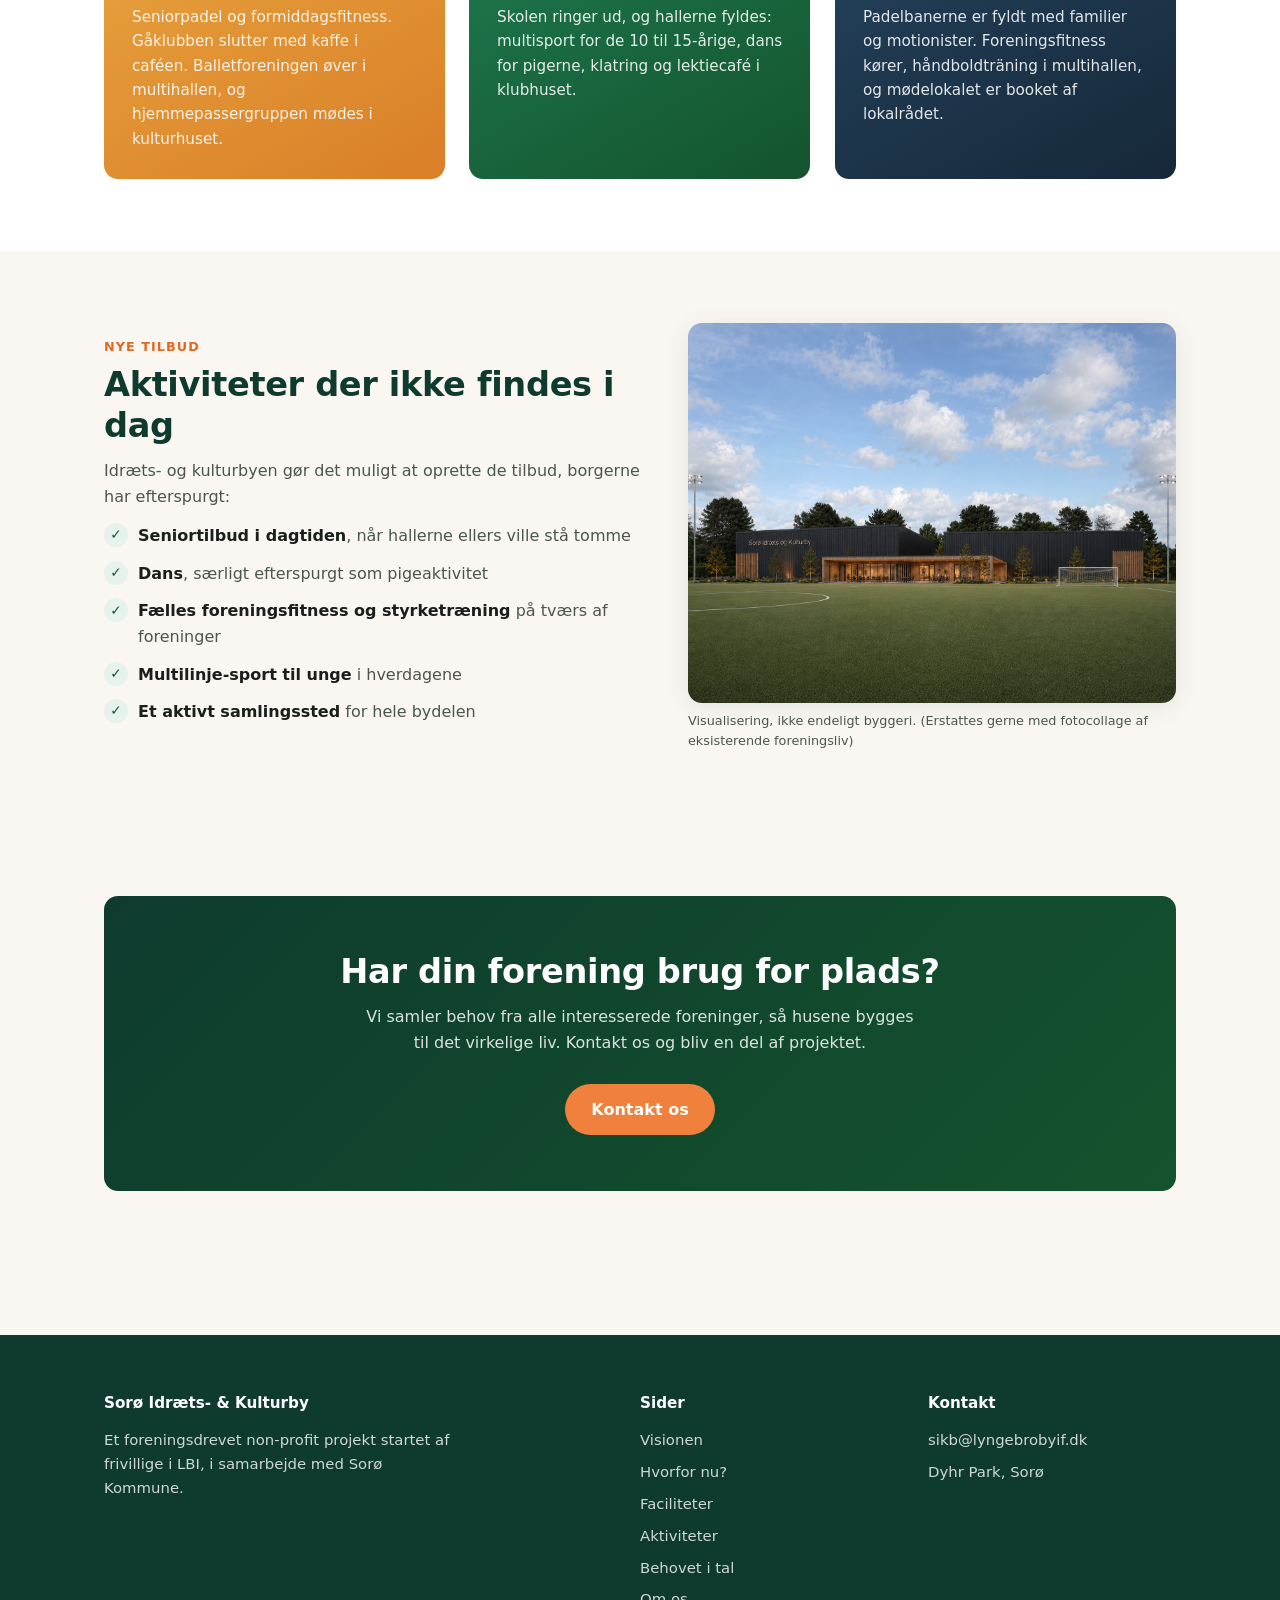
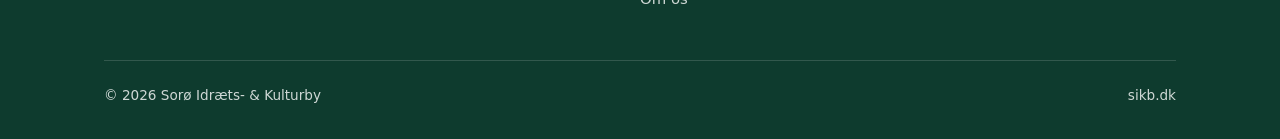
==== commit 9d9219d6: "Rettet stednavn: Dyhrs Park -> Dyhr Park" ====
--- a/aktiviteter.html
+++ b/aktiviteter.html
@@ -148,7 +148,7 @@
         <h4>Kontakt</h4>
         <ul>
           <li><a href="mailto:sikb@lyngebrobyif.dk">sikb@lyngebrobyif.dk</a></li>
-          <li>Dyhrs Park, Sorø</li>
+          <li>Dyhr Park, Sorø</li>
         </ul>
       </div>
     </div>
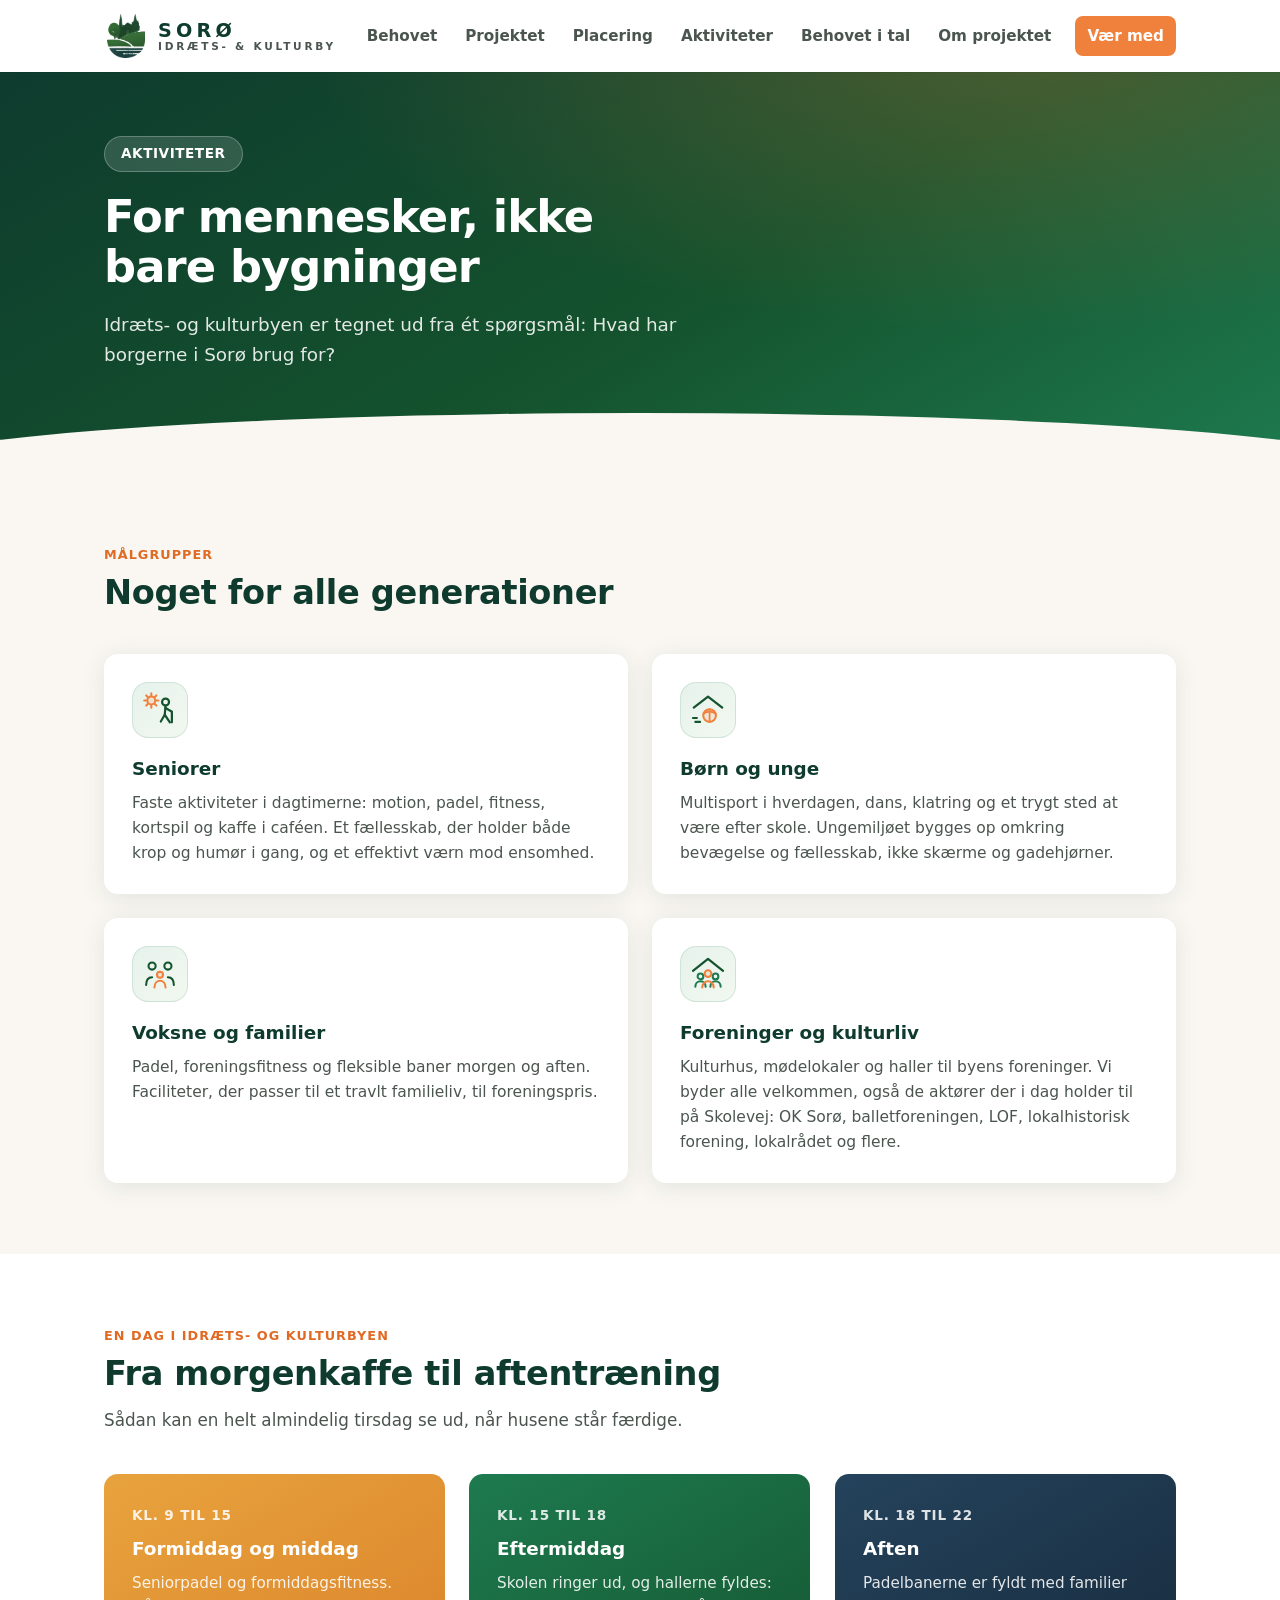
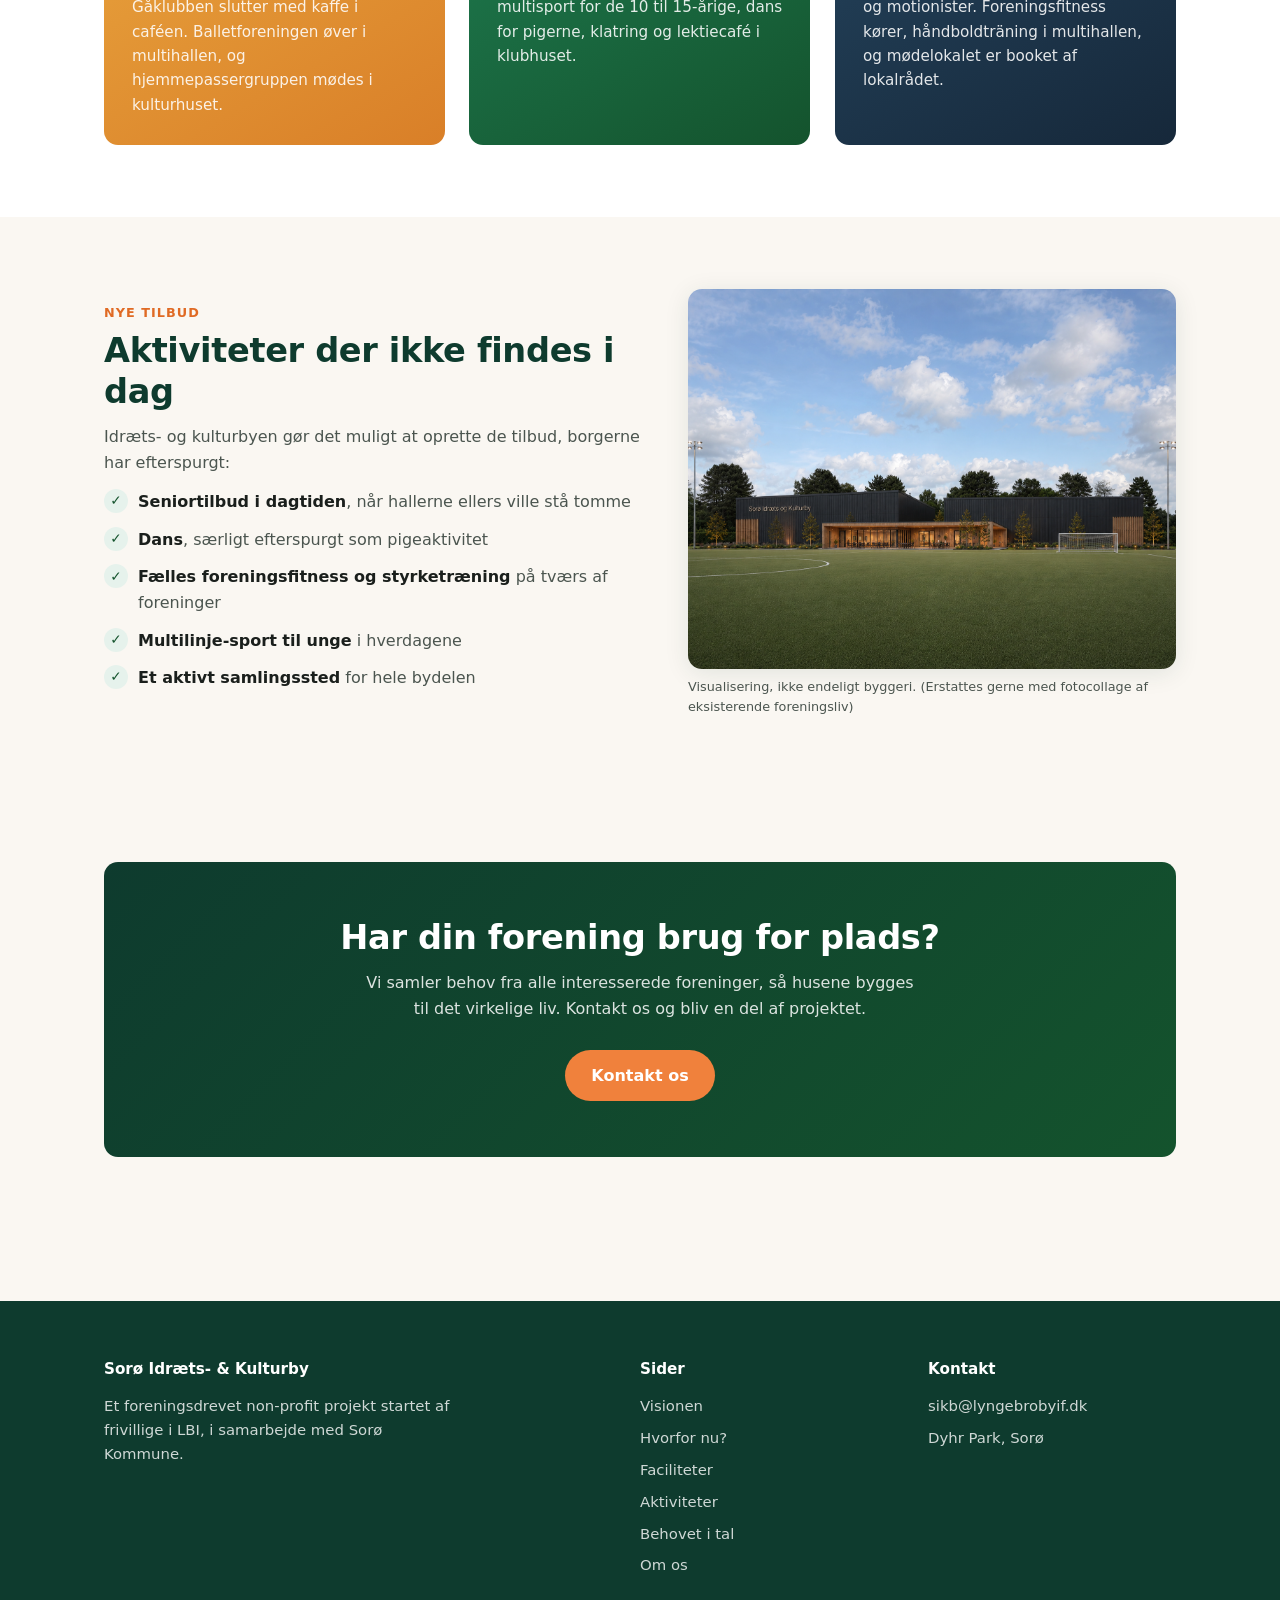
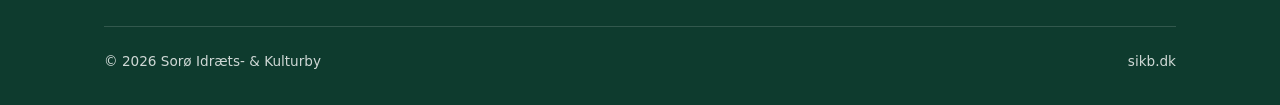
==== commit f01ca4d8: "Udkast-banner fjernet, hero-tekst omformuleret" ====
--- a/aktiviteter.html
+++ b/aktiviteter.html
@@ -9,7 +9,6 @@
 </head>
 <body>
 
-<div class="draft-banner">UDKAST: Denne side er en prototype og endnu ikke offentliggjort.</div>
 
 <header class="site-header">
   <div class="container nav-wrap">
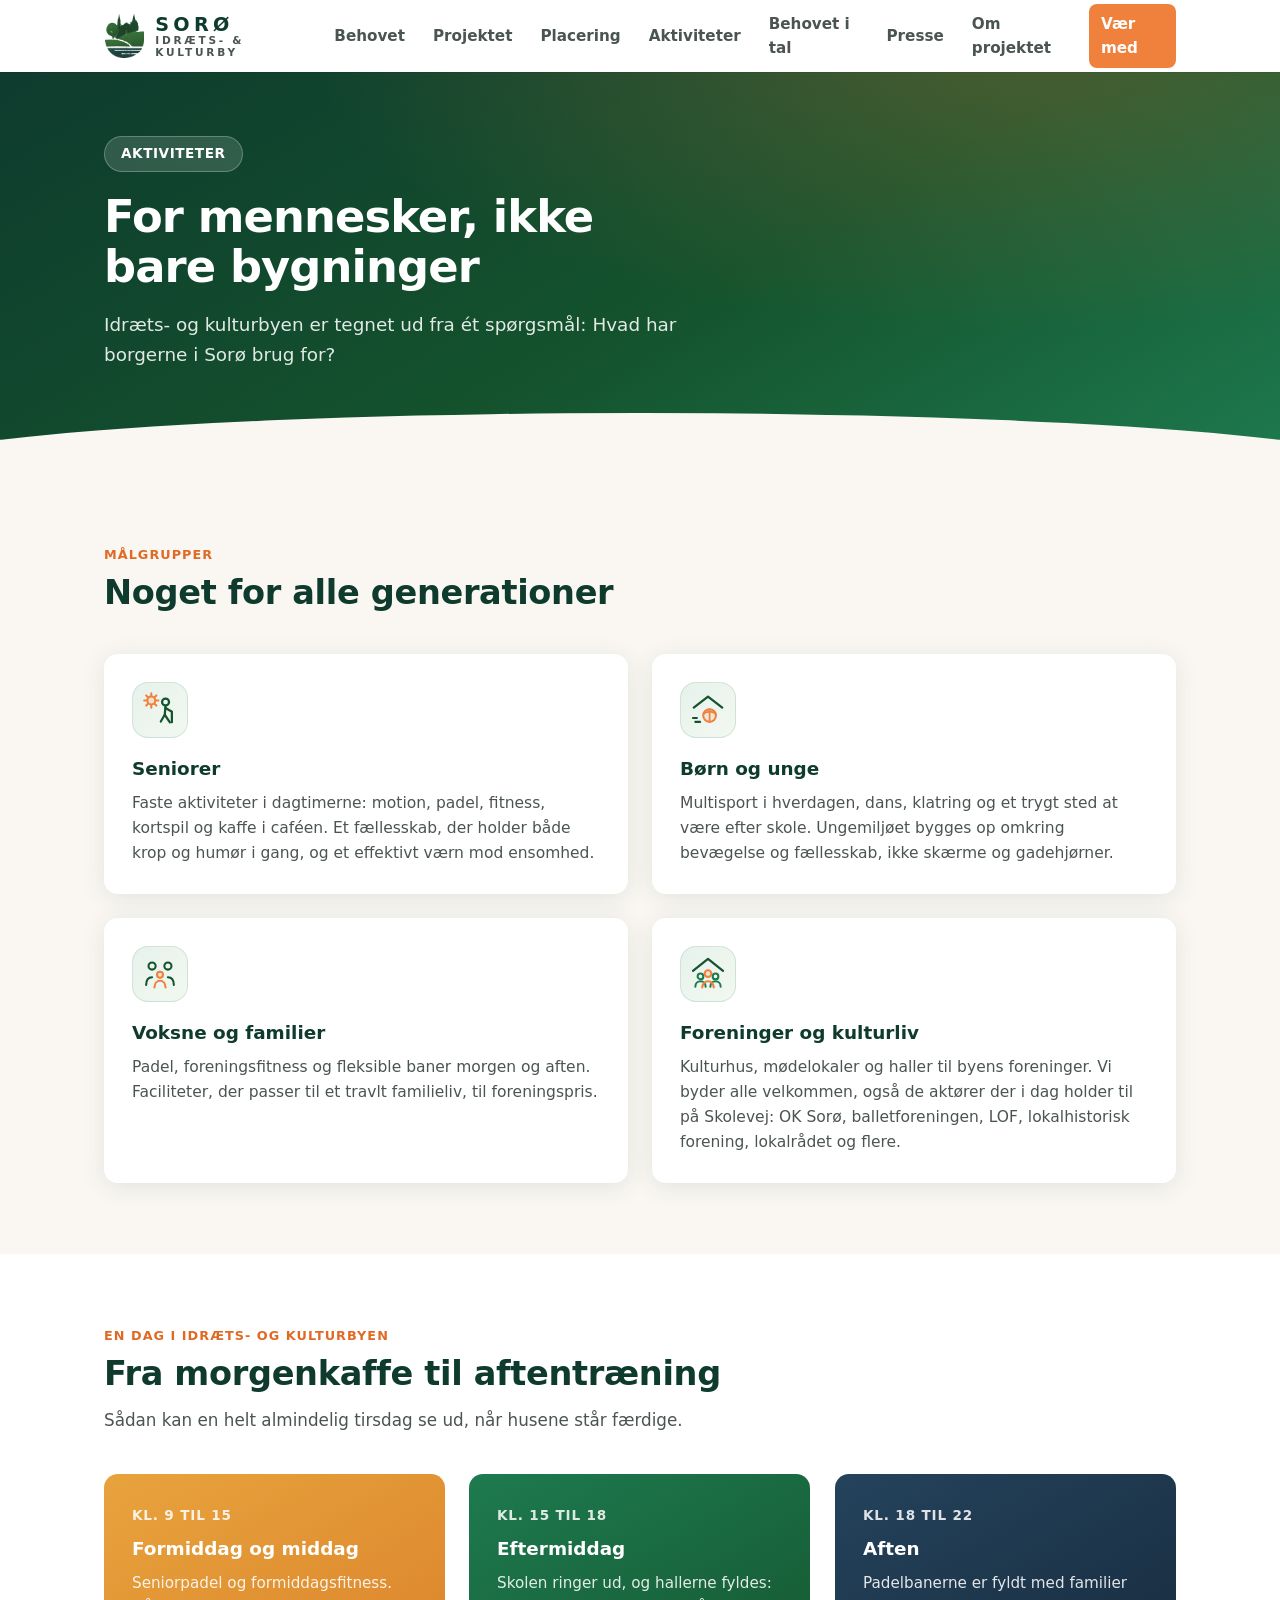
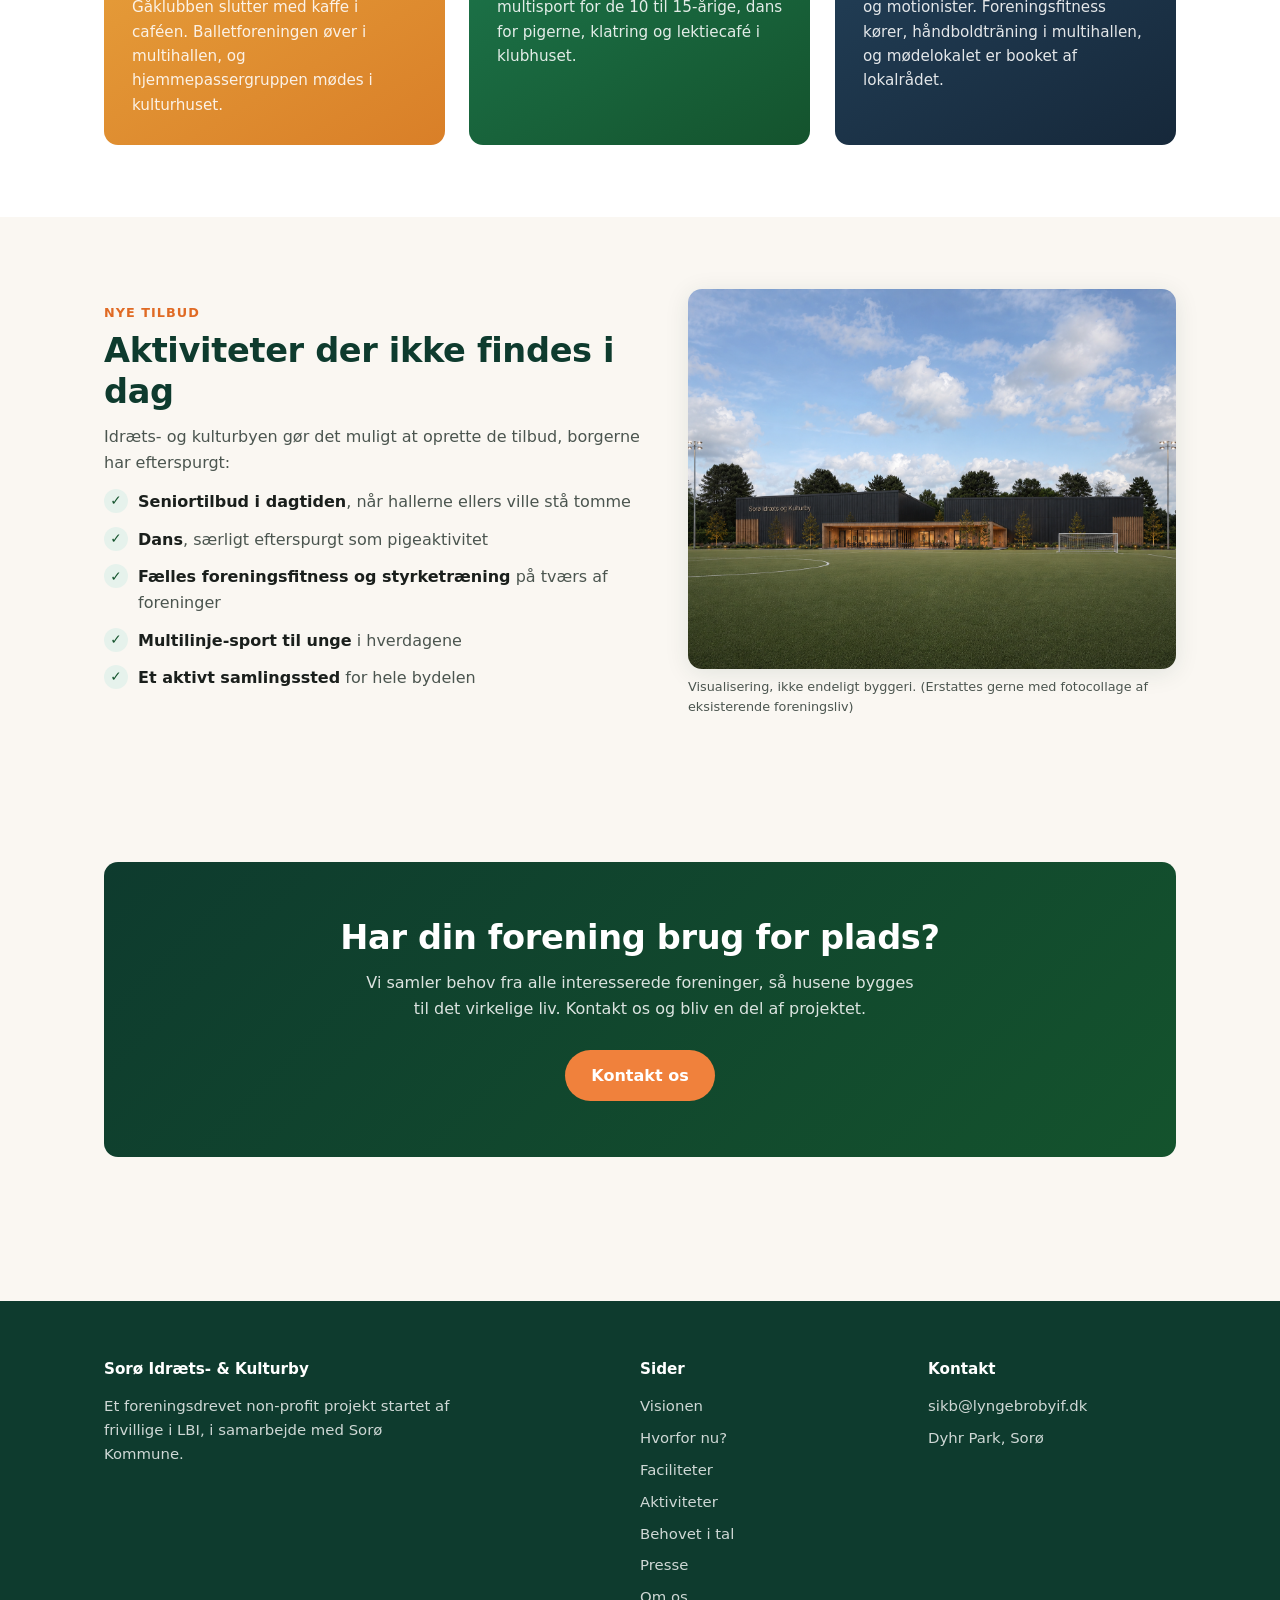
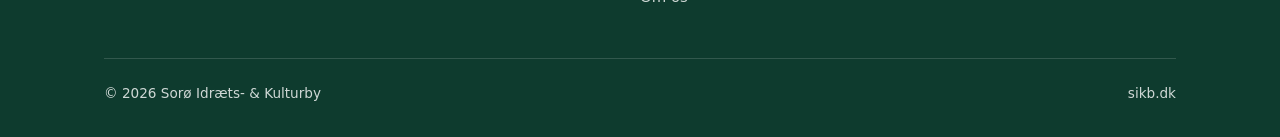
==== commit 14476667: "Pressesektion paa forsiden og ny presseside" ====
--- a/aktiviteter.html
+++ b/aktiviteter.html
@@ -20,6 +20,7 @@
       <a href="index.html#placering">Placering</a>
       <a href="index.html#aktiviteter">Aktiviteter</a>
       <a href="index.html#stemmer">Behovet i tal</a>
+      <a href="presse.html">Presse</a>
       <a href="om-os.html">Om projektet</a>
       <a href="index.html#kontakt" class="cta">Vær med</a>
     </nav>
@@ -140,6 +141,7 @@
           <li><a href="faciliteter.html">Faciliteter</a></li>
           <li><a href="aktiviteter.html">Aktiviteter</a></li>
           <li><a href="stemmer.html">Behovet i tal</a></li>
+          <li><a href="presse.html">Presse</a></li>
           <li><a href="om-os.html">Om os</a></li>
         </ul>
       </div>
--- a/css/styles.css
+++ b/css/styles.css
@@ -864,3 +864,256 @@
   font-size: 0.95rem;
 }
 @media (max-width: 560px) { .newsletter-form { flex-direction: column; } }
+
+
+/* ---------- Presse: slider og kort ---------- */
+.press-slider { position: relative; }
+
+.press-track {
+  display: flex;
+  gap: 24px;
+  overflow-x: auto;
+  scroll-snap-type: x mandatory;
+  scroll-behavior: smooth;
+  padding: 6px 2px 20px;
+  scrollbar-width: none;
+  -ms-overflow-style: none;
+}
+.press-track::-webkit-scrollbar { display: none; }
+
+.press-card {
+  flex: 0 0 clamp(250px, 30%, 330px);
+  scroll-snap-align: start;
+  background: var(--white);
+  border-radius: var(--radius);
+  box-shadow: var(--shadow);
+  padding: 26px 26px 22px;
+  display: flex;
+  flex-direction: column;
+  text-decoration: none;
+  color: inherit;
+  border-top: 4px solid var(--green-500);
+}
+
+.press-card.is-release { border-top-color: var(--orange-500); }
+
+.press-meta {
+  display: flex;
+  align-items: center;
+  gap: 10px;
+  flex-wrap: wrap;
+  margin-bottom: 12px;
+}
+
+.press-source {
+  background: var(--green-100);
+  color: var(--green-700);
+  border-radius: 999px;
+  font-size: 0.7rem;
+  font-weight: 800;
+  letter-spacing: 0.06em;
+  text-transform: uppercase;
+  padding: 4px 11px;
+}
+.press-card.is-release .press-source {
+  background: rgba(240, 129, 60, 0.14);
+  color: var(--orange-600);
+}
+
+.press-date { font-size: 0.78rem; color: var(--ink-600); font-weight: 600; }
+
+.press-card h3 {
+  font-size: 1.05rem;
+  line-height: 1.3;
+  margin-bottom: 10px;
+}
+
+.press-card p {
+  color: var(--ink-600);
+  font-size: 0.93rem;
+  margin-bottom: 18px;
+}
+
+.press-link {
+  margin-top: auto;
+  font-weight: 700;
+  font-size: 0.9rem;
+  color: var(--green-700);
+  display: inline-flex;
+  align-items: center;
+  gap: 7px;
+}
+.press-link::after {
+  content: "";
+  width: 7px; height: 7px;
+  border-right: 2.4px solid currentColor;
+  border-top: 2.4px solid currentColor;
+  transform: rotate(45deg);
+  transition: transform .2s ease;
+}
+.press-card:hover .press-link::after { transform: rotate(45deg) translate(2px, -2px); }
+.press-card.is-release .press-link { color: var(--orange-600); }
+
+.press-nav-row {
+  display: flex;
+  align-items: center;
+  gap: 12px;
+  margin-top: 4px;
+  flex-wrap: wrap;
+}
+
+.press-nav {
+  width: 42px; height: 42px;
+  border-radius: 50%;
+  border: 2px solid rgba(20, 83, 45, 0.25);
+  background: var(--white);
+  color: var(--green-700);
+  cursor: pointer;
+  display: grid;
+  place-items: center;
+  padding: 0;
+  transition: background .18s, border-color .18s, opacity .18s;
+}
+.press-nav:hover:not(:disabled) { background: var(--green-100); border-color: var(--green-500); }
+.press-nav:disabled { opacity: 0.3; cursor: default; }
+.press-nav span {
+  width: 9px; height: 9px;
+  border-right: 2.6px solid currentColor;
+  border-top: 2.6px solid currentColor;
+}
+.press-nav.prev span { transform: rotate(-135deg) translate(-1px, -1px); }
+.press-nav.next span { transform: rotate(45deg) translate(-1px, -1px); }
+
+.press-slider.no-nav .press-nav { display: none; }
+
+.press-nav-row .btn { margin-left: auto; }
+
+@media (max-width: 860px) {
+  .press-card { flex-basis: min(86%, 330px); }
+  .press-nav-row .btn { margin-left: 0; width: 100%; text-align: center; }
+}
+
+/* ---------- Presseside ---------- */
+.release {
+  background: var(--white);
+  border-radius: var(--radius);
+  box-shadow: var(--shadow);
+  padding: clamp(28px, 5vw, 52px);
+  max-width: 76ch;
+}
+
+.release .release-kicker {
+  color: var(--orange-600);
+  font-weight: 800;
+  text-transform: uppercase;
+  letter-spacing: 0.12em;
+  font-size: 0.78rem;
+  display: block;
+  margin-bottom: 14px;
+}
+
+.release h2 { font-size: clamp(1.5rem, 3.2vw, 2.1rem); margin-bottom: 14px; }
+
+.release .standfirst {
+  font-size: 1.08rem;
+  font-weight: 600;
+  color: var(--ink-900);
+  margin-bottom: 22px;
+}
+
+.release p { color: var(--ink-600); margin-bottom: 16px; }
+.release h3 { margin-top: 30px; margin-bottom: 10px; font-size: 1.12rem; }
+
+.release blockquote {
+  border-left: 4px solid var(--green-500);
+  background: var(--sand-50);
+  border-radius: 0 10px 10px 0;
+  padding: 20px 24px;
+  font-style: italic;
+  color: var(--ink-900);
+  margin: 22px 0;
+}
+
+.release .dateline { font-weight: 700; color: var(--green-900); }
+
+.contact-box {
+  border-top: 1px solid rgba(0,0,0,0.09);
+  margin-top: 32px;
+  padding-top: 24px;
+}
+.contact-box h4 {
+  font-size: 0.8rem;
+  text-transform: uppercase;
+  letter-spacing: 0.08em;
+  color: var(--green-900);
+  margin-bottom: 12px;
+}
+.contact-box ul { list-style: none; }
+.contact-box li { color: var(--ink-600); font-size: 0.95rem; margin-bottom: 5px; }
+.contact-box li strong { color: var(--ink-900); }
+.contact-box a { color: var(--green-700); font-weight: 600; }
+
+/* Medieomtale som liste */
+.mention-list { list-style: none; display: grid; gap: 14px; }
+
+.mention {
+  background: var(--white);
+  border-radius: var(--radius);
+  box-shadow: var(--shadow);
+  padding: 22px 26px;
+  display: grid;
+  grid-template-columns: 150px 1fr;
+  gap: 20px;
+  align-items: baseline;
+  text-decoration: none;
+  color: inherit;
+  transition: transform .25s cubic-bezier(.16,1,.3,1), box-shadow .25s ease;
+}
+.mention:hover { transform: translateY(-3px); box-shadow: 0 12px 30px rgba(14,59,46,0.14); }
+.mention .outlet { font-weight: 800; color: var(--green-900); font-size: 0.92rem; }
+.mention .when { display: block; font-weight: 600; color: var(--ink-600); font-size: 0.8rem; margin-top: 2px; }
+.mention .headline { font-weight: 700; color: var(--green-900); }
+.mention .excerpt { color: var(--ink-600); font-size: 0.93rem; margin-top: 4px; }
+
+@media (max-width: 700px) {
+  .mention { grid-template-columns: 1fr; gap: 8px; }
+}
+
+/* Pressemateriale */
+.asset-grid { display: grid; grid-template-columns: repeat(4, 1fr); gap: 18px; }
+@media (max-width: 860px) { .asset-grid { grid-template-columns: repeat(2, 1fr); } }
+
+.asset {
+  display: block;
+  text-decoration: none;
+  color: inherit;
+  background: var(--white);
+  border-radius: var(--radius);
+  box-shadow: var(--shadow);
+  overflow: hidden;
+}
+.asset img { width: 100%; height: 140px; object-fit: cover; }
+.asset span { display: block; padding: 12px 14px; font-size: 0.85rem; font-weight: 600; color: var(--green-700); }
+.asset:hover span { color: var(--orange-600); }
+
+/* Blid udtoning i højre kant, så man kan se der er flere kort */
+.press-slider::after {
+  content: "";
+  position: absolute;
+  top: 0;
+  right: -4px;
+  width: 56px;
+  height: calc(100% - 62px);
+  pointer-events: none;
+  background: linear-gradient(to right, rgba(250,247,242,0), rgba(250,247,242,0.92));
+  opacity: 1;
+  transition: opacity .25s ease;
+}
+.press-slider.no-nav::after { opacity: 0; }
+.section.alt .press-slider::after,
+.press-slider.on-white::after {
+  background: linear-gradient(to right, rgba(255,255,255,0), rgba(255,255,255,0.92));
+}
+
+/* Direkte link til en enkelt pressemeddelelse */
+.release[id] { scroll-margin-top: 96px; }
